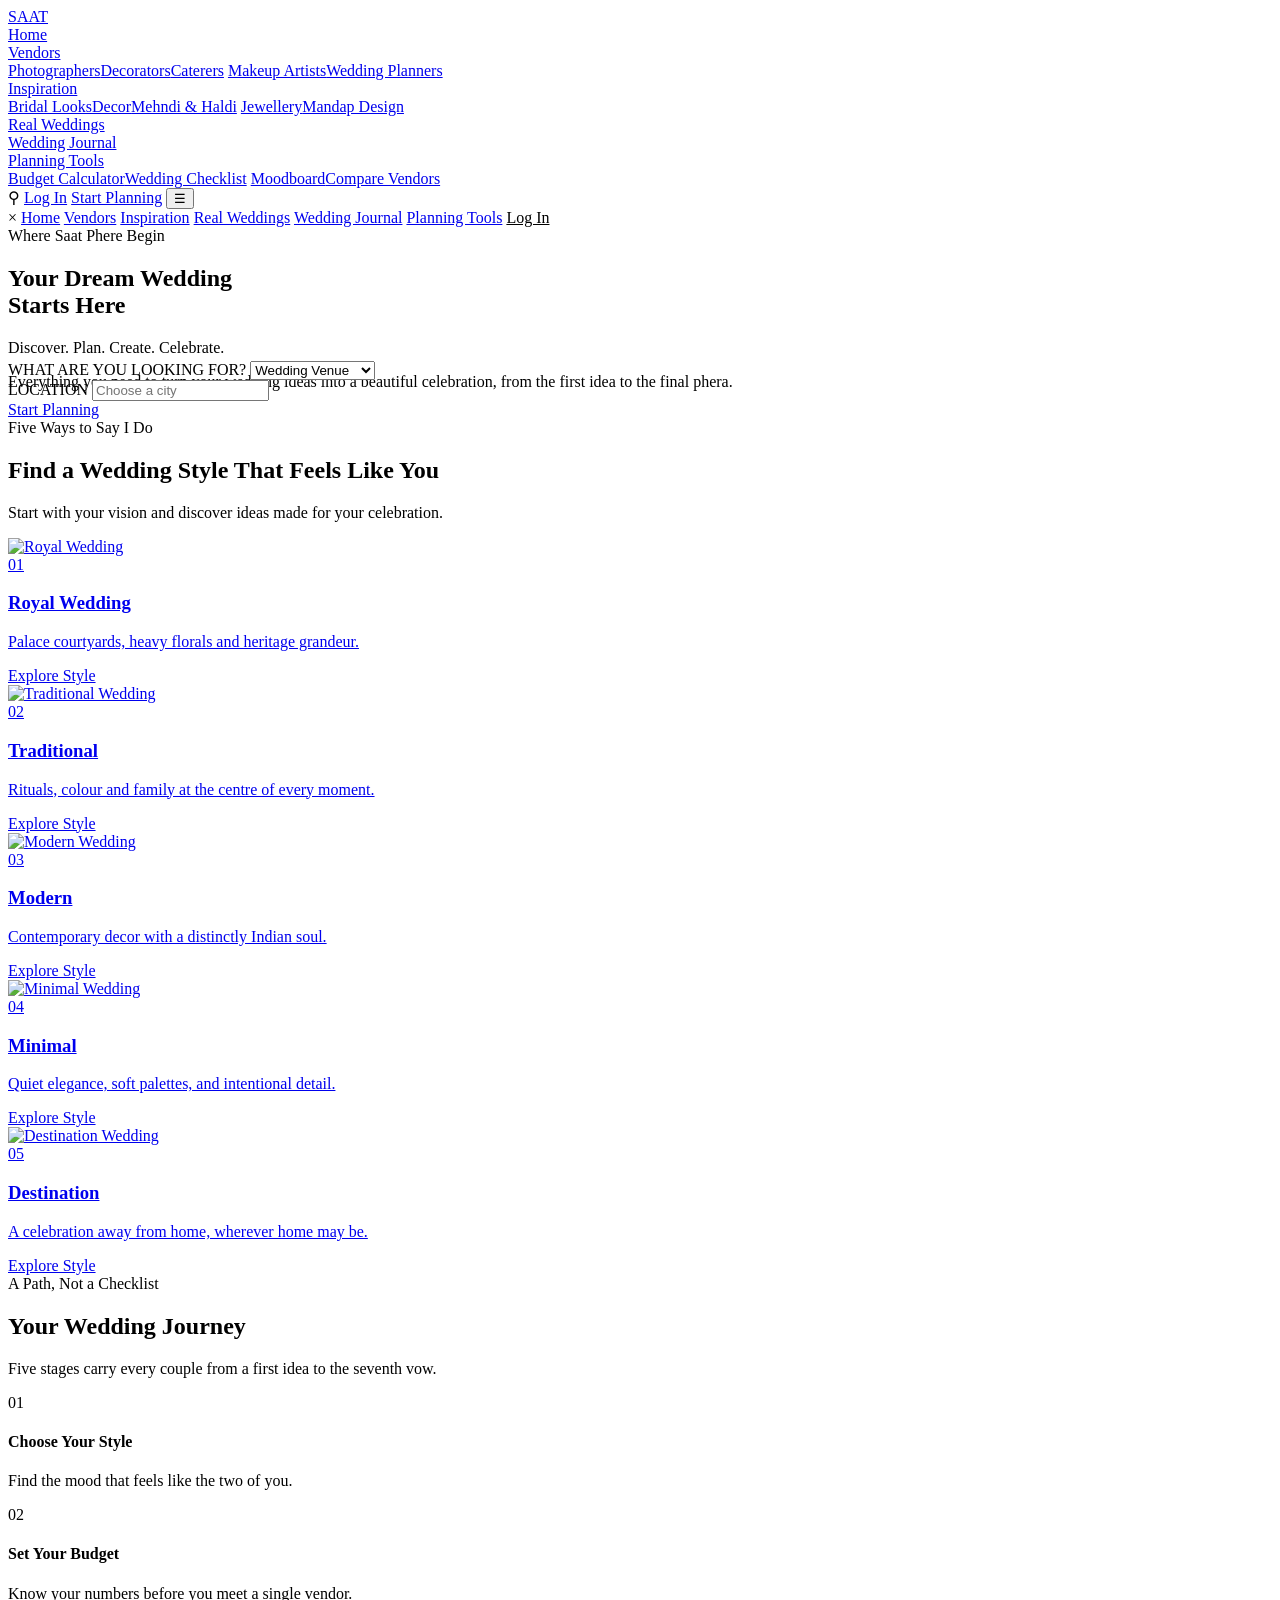
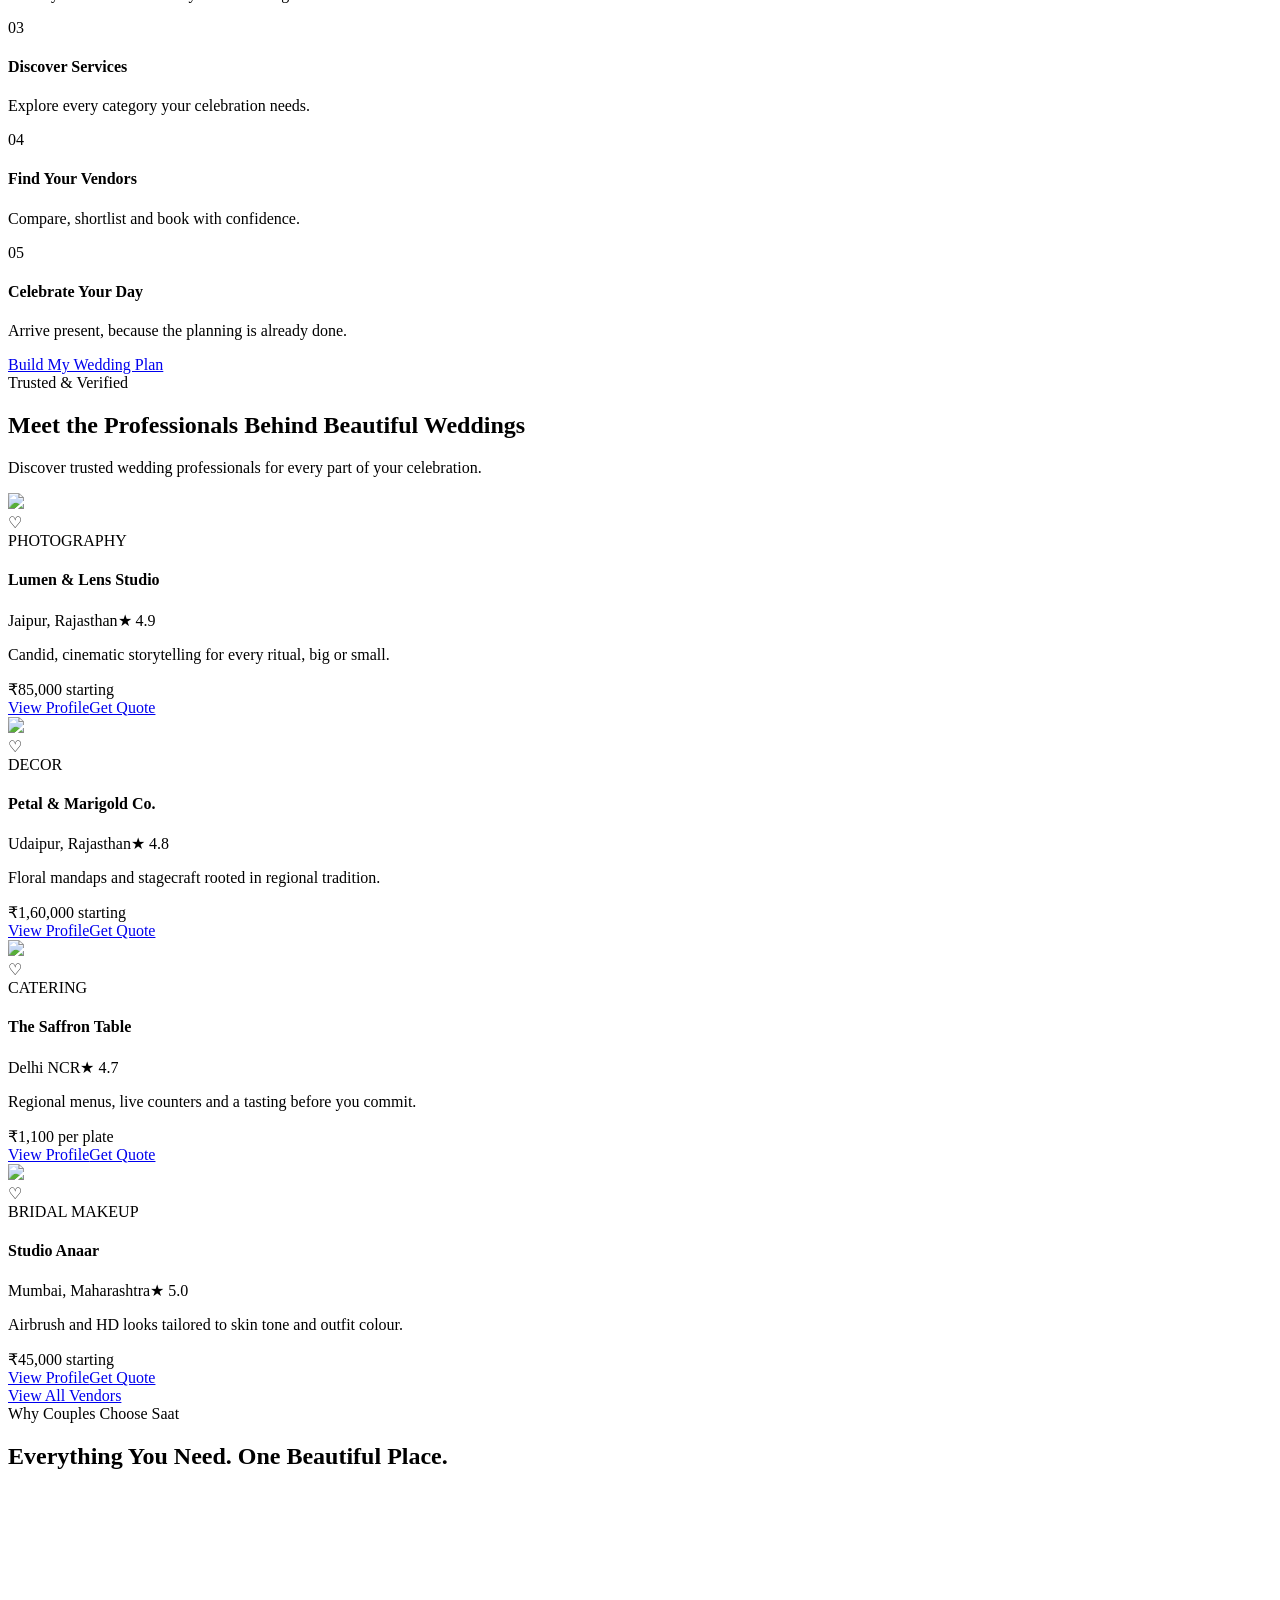
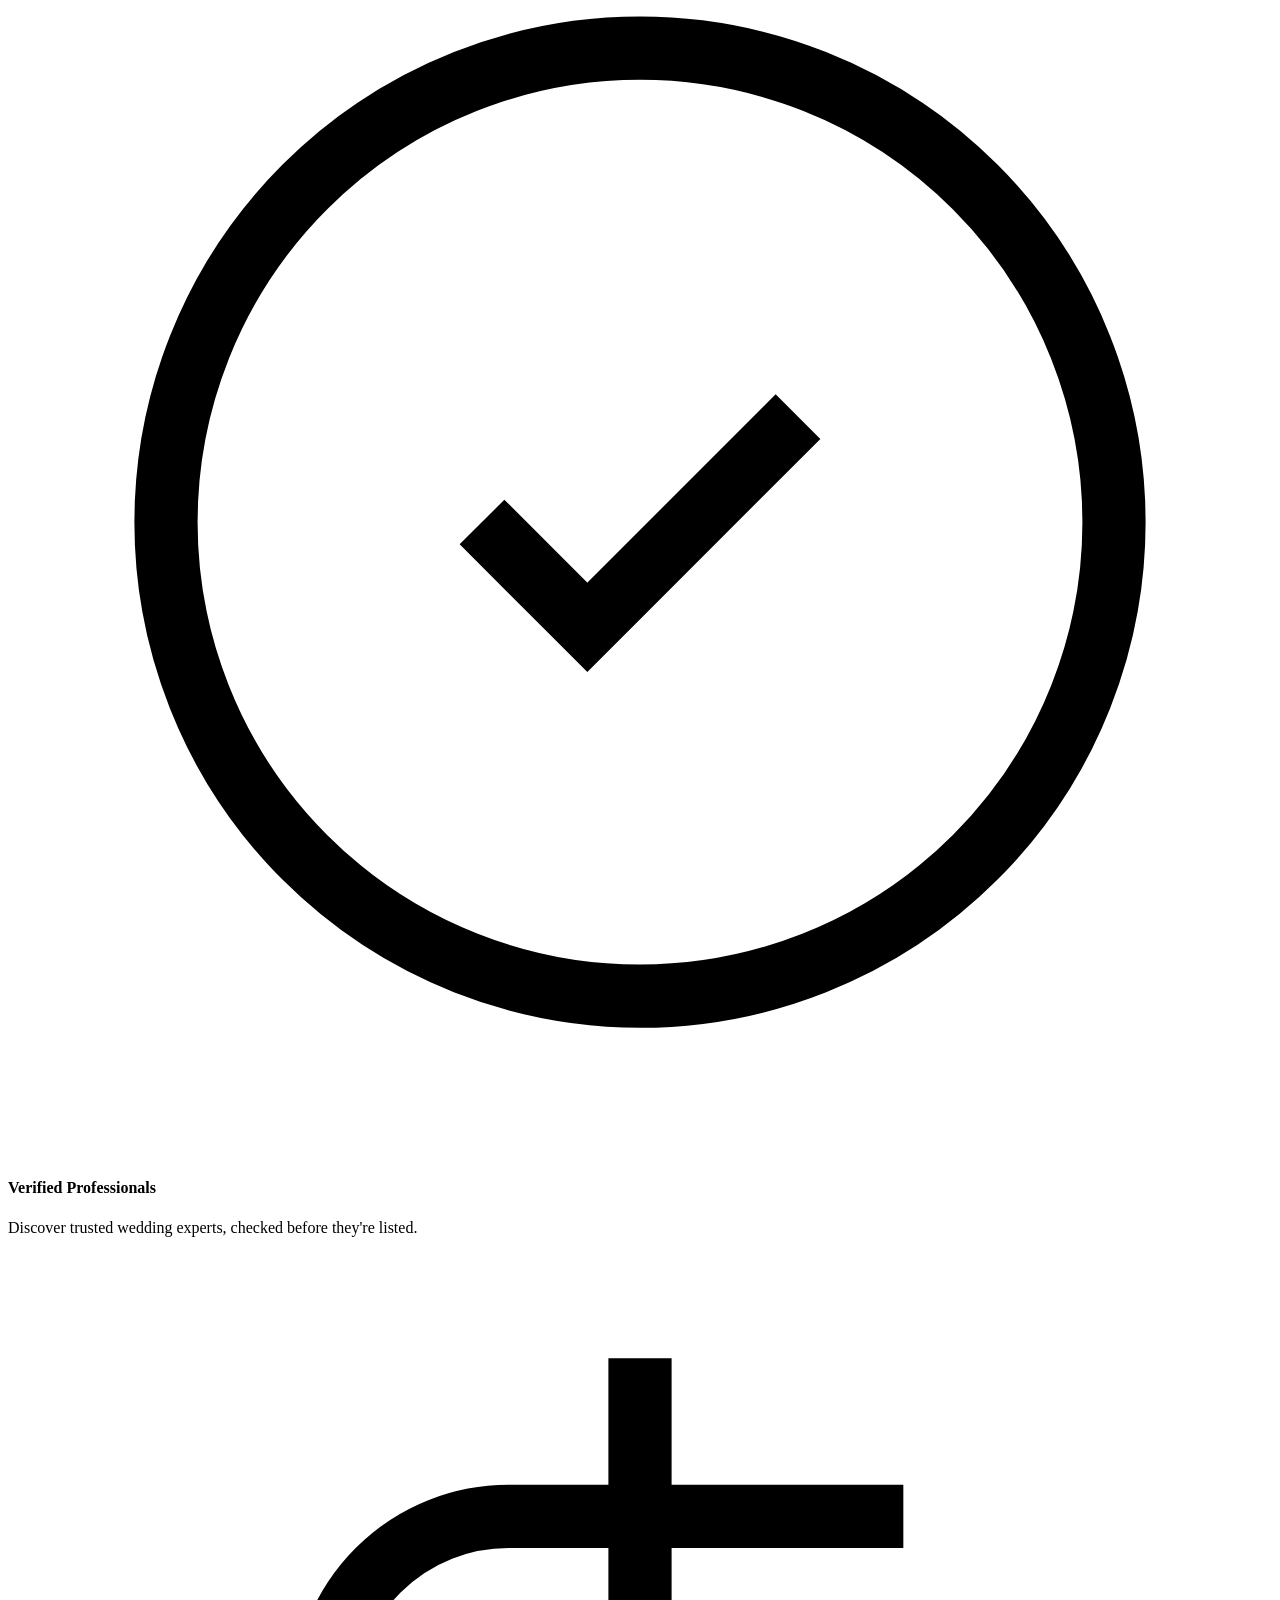
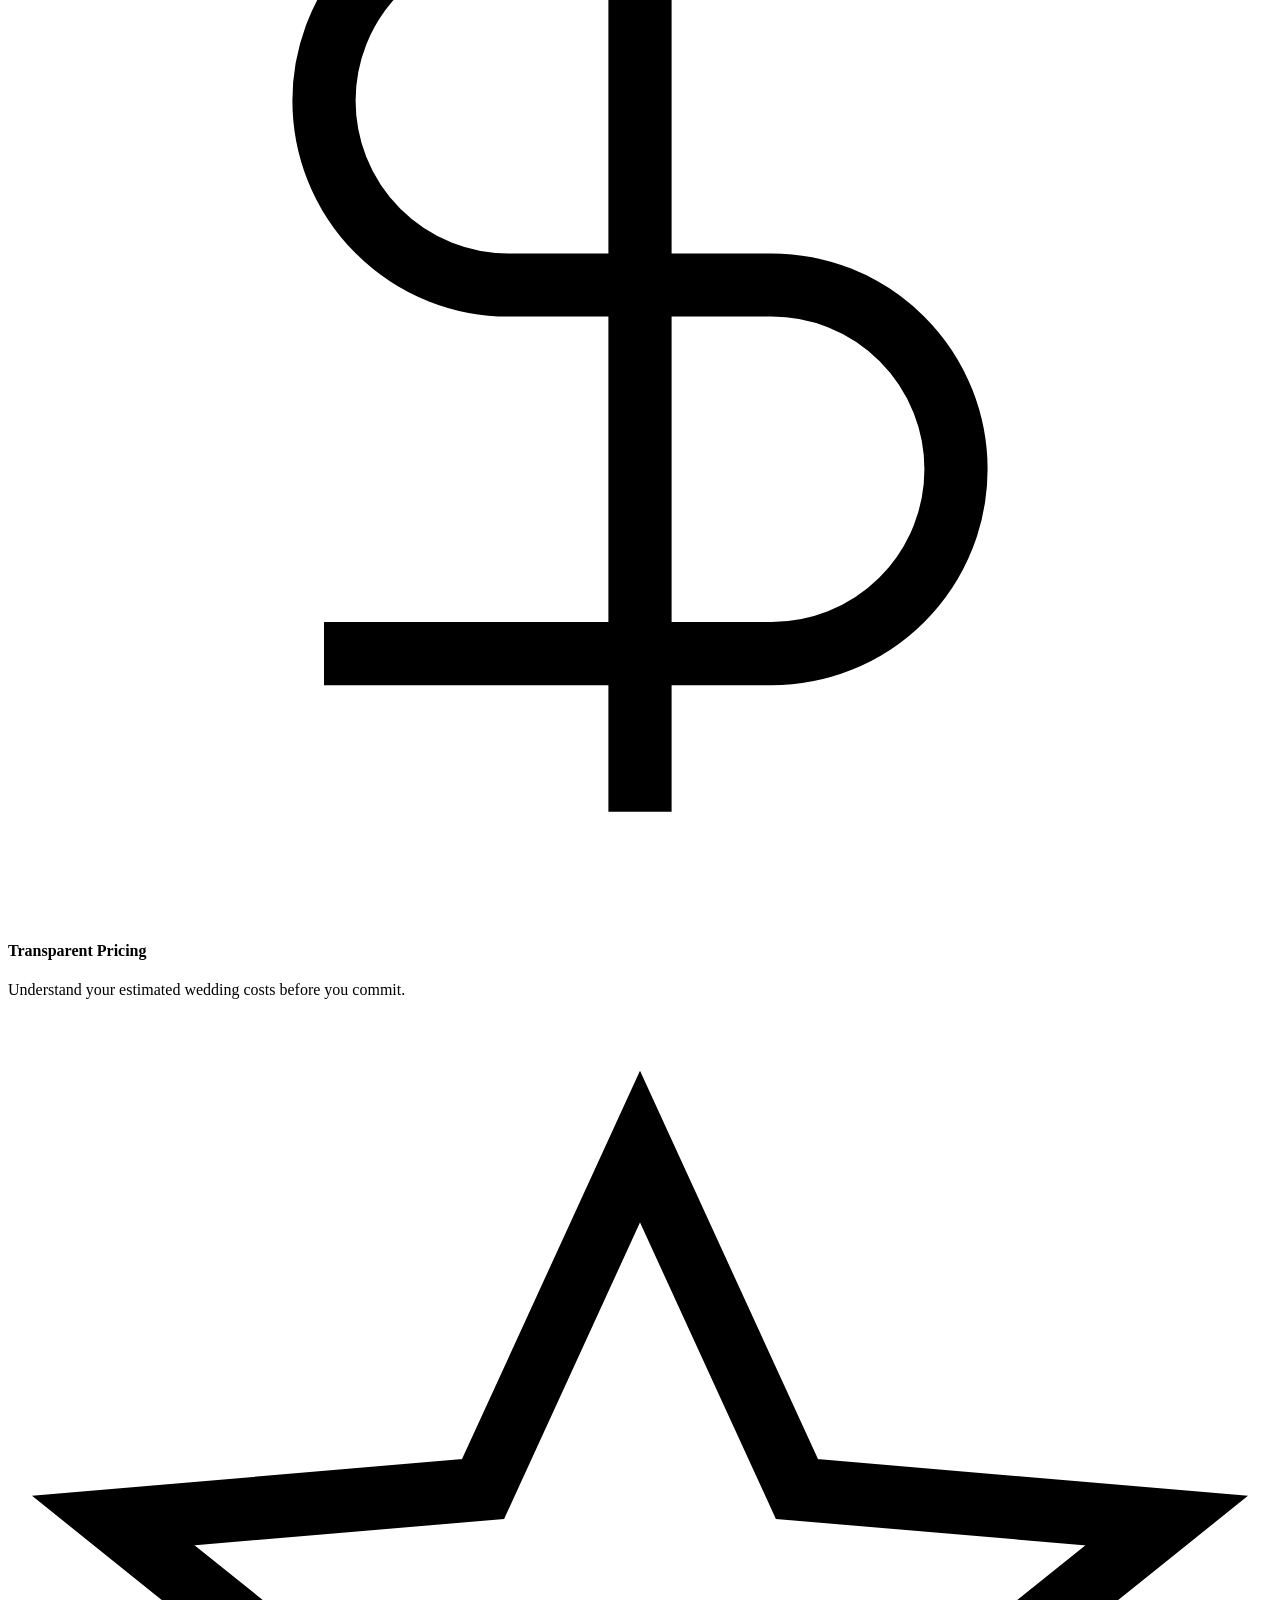
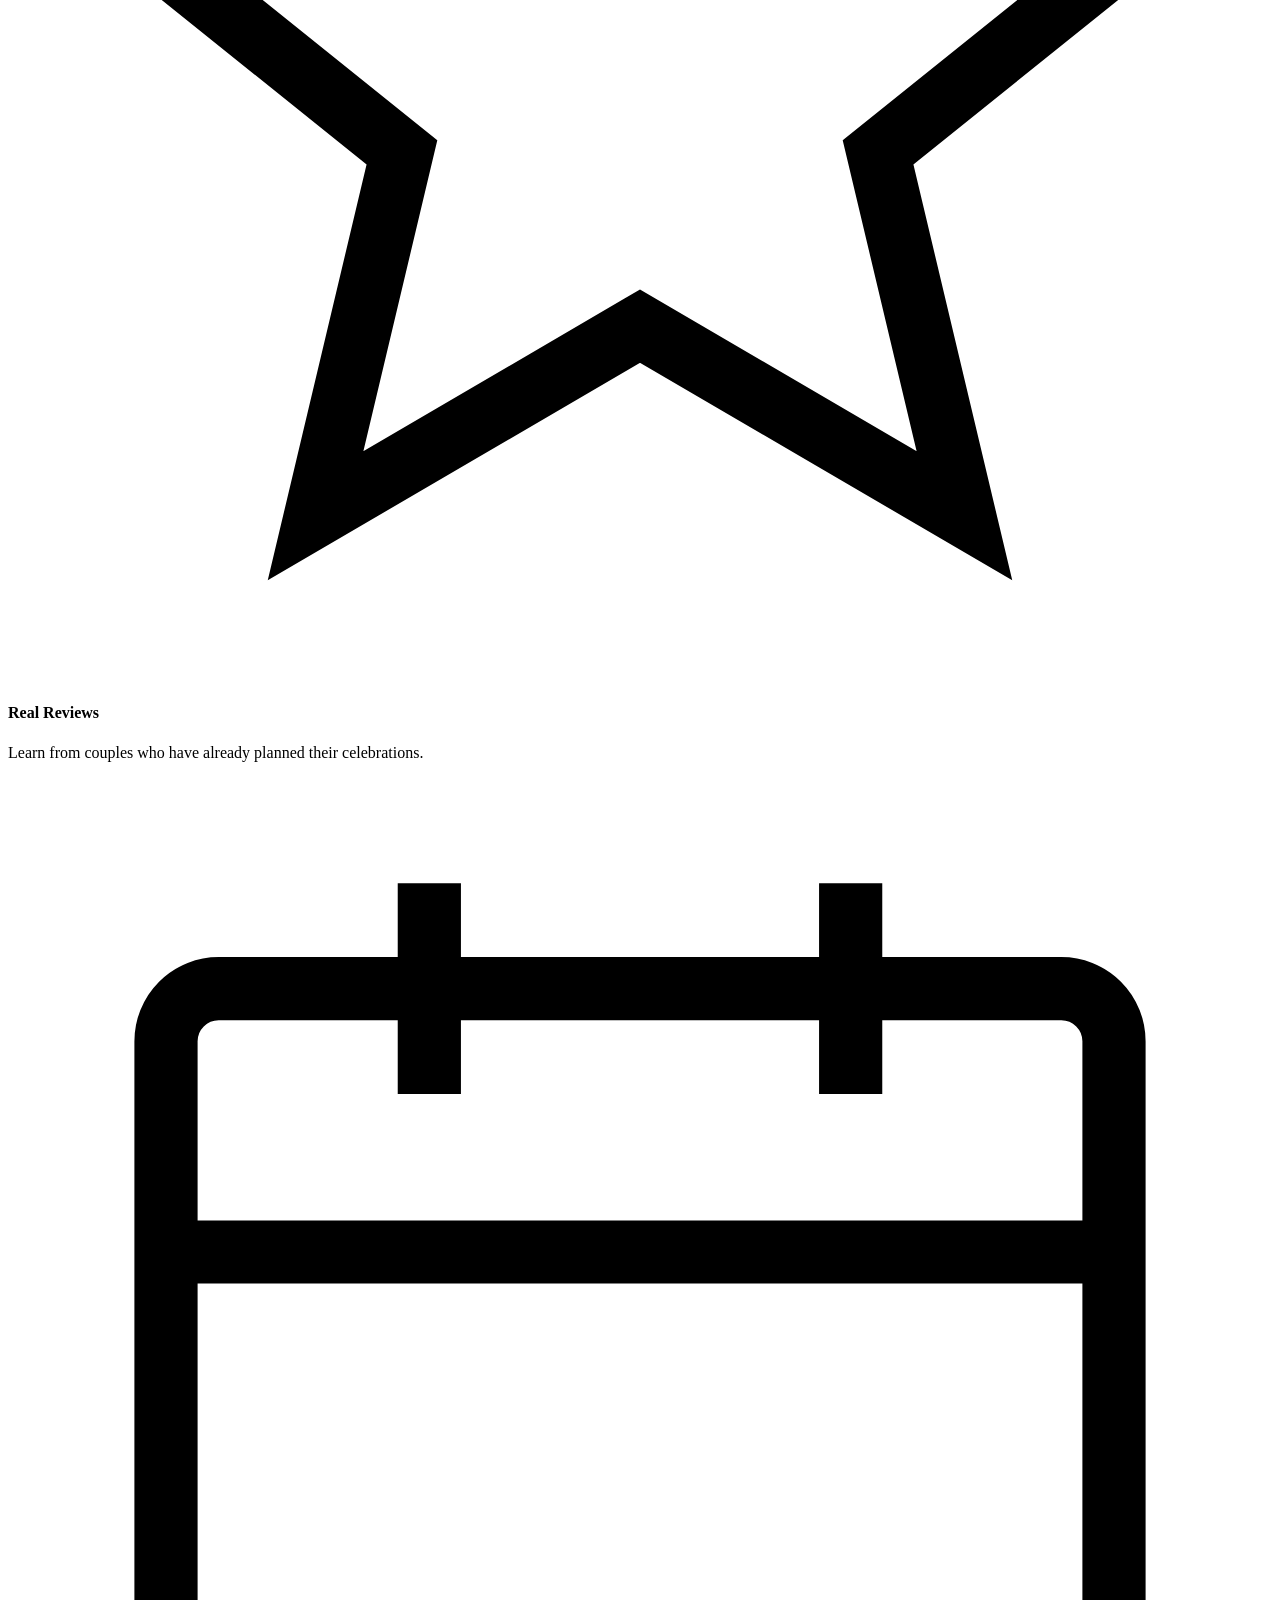
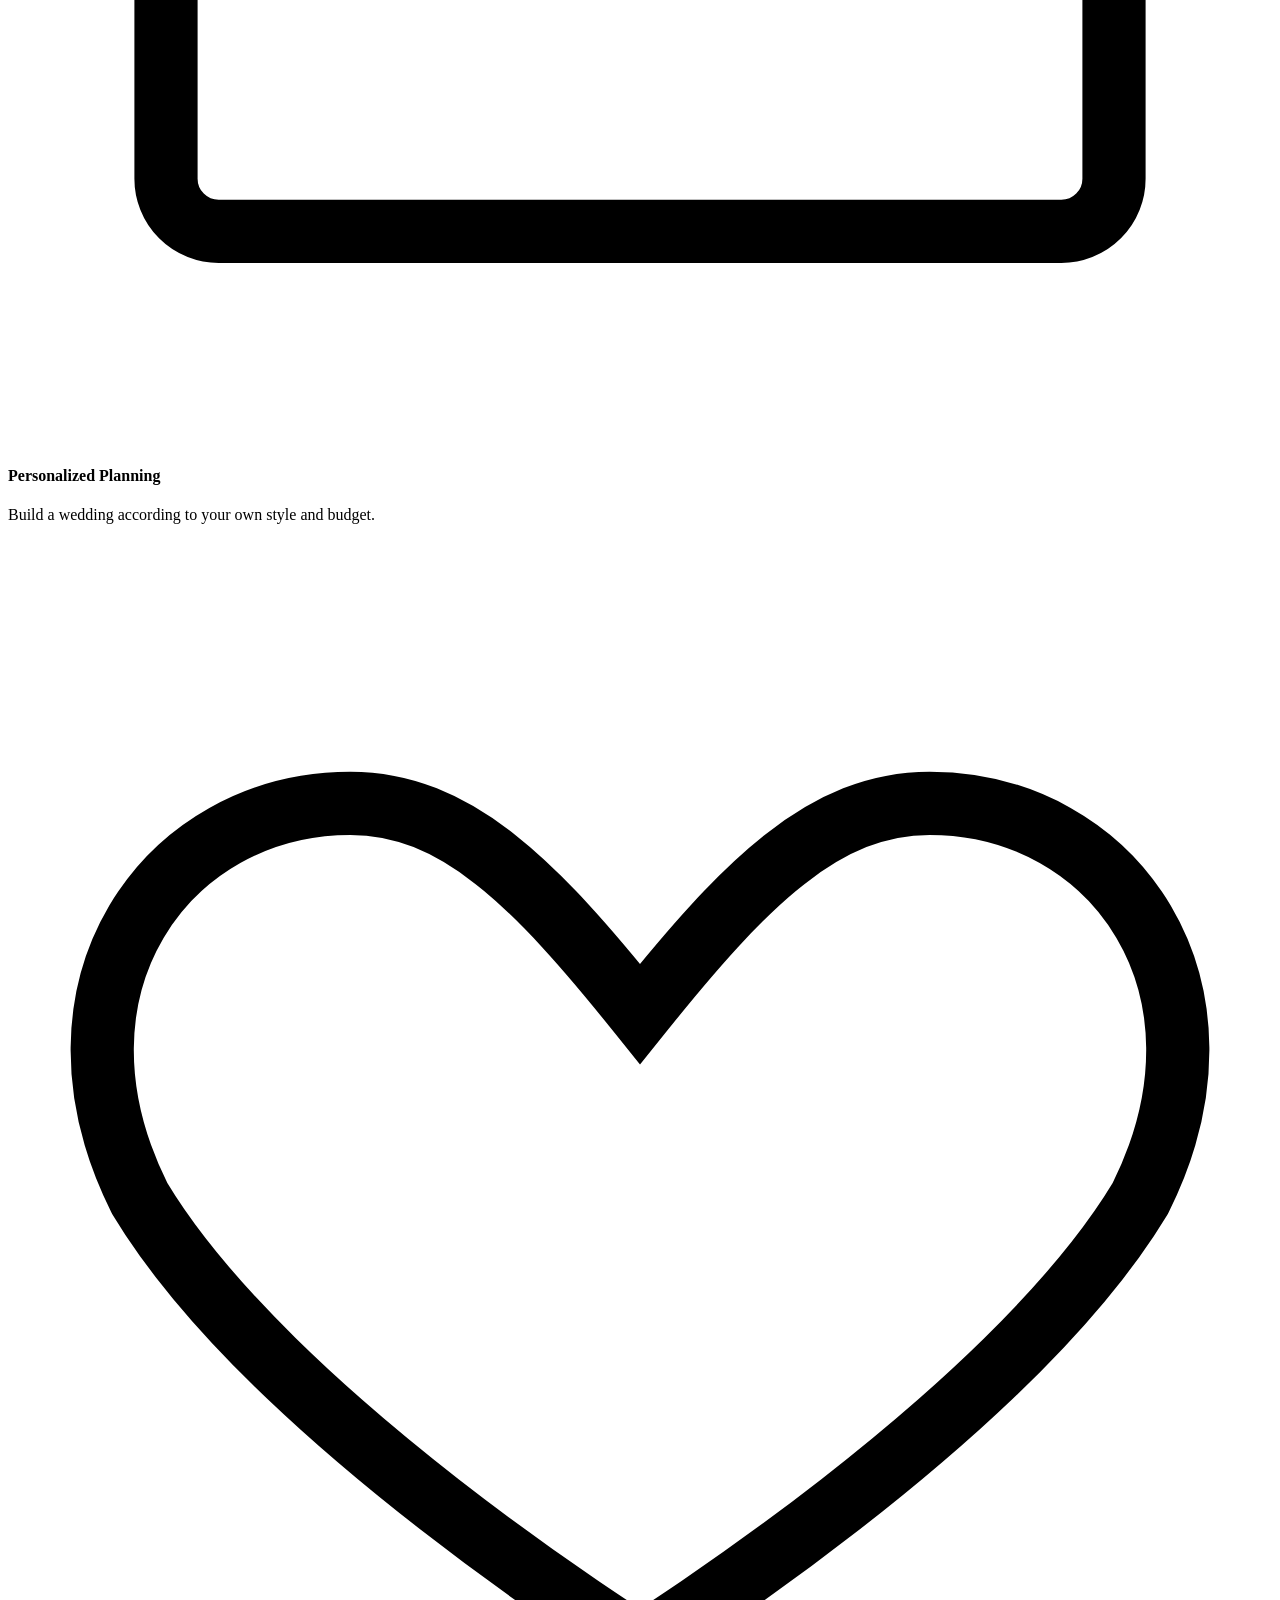
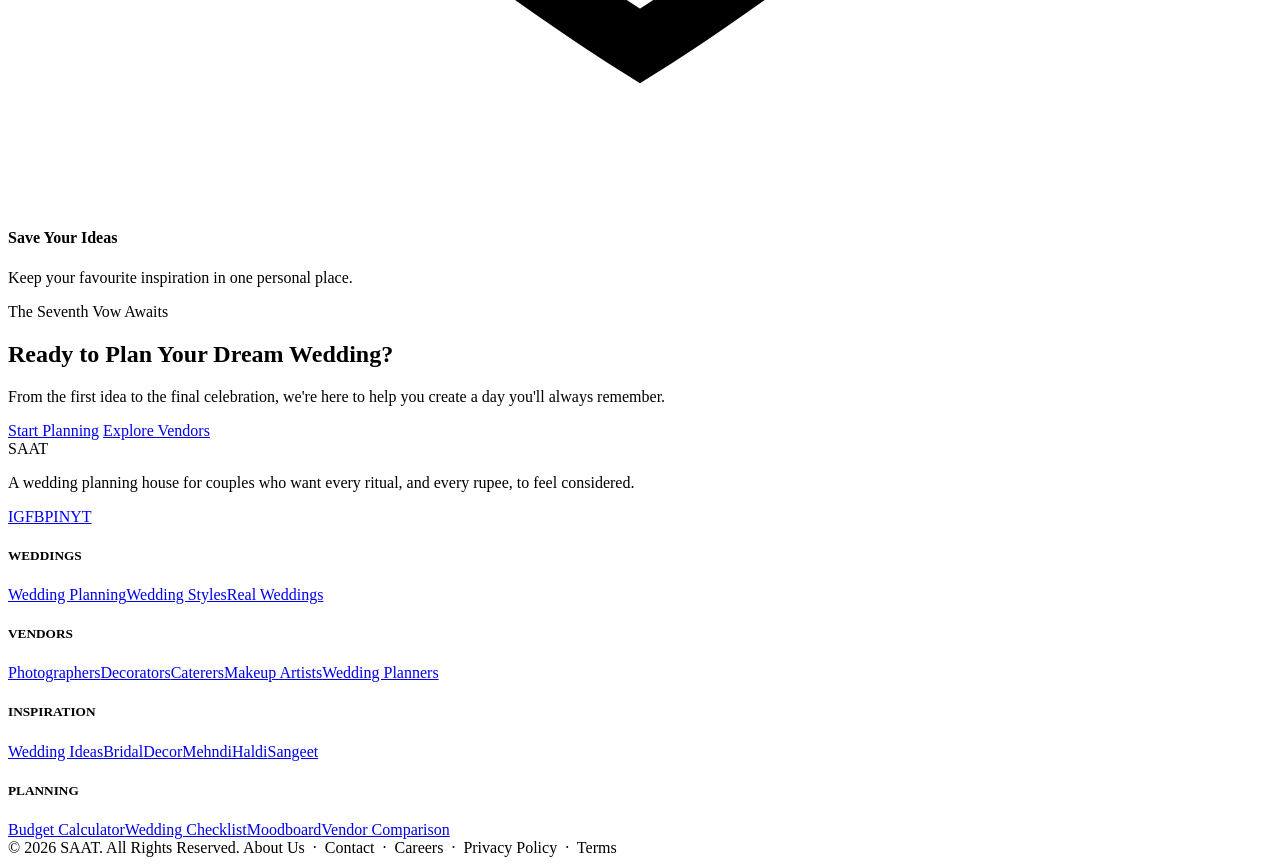
==== index.html @ d4680acb "Add files via upload" ====
<!DOCTYPE html>
<html lang="en">
<head>
<meta charset="UTF-8">
<meta name="viewport" content="width=device-width, initial-scale=1.0">
<title>SAAT — Your Dream Wedding Starts Here</title>
<link rel="stylesheet" href="css/style.css">
</head>
<body>

<header id="siteHeader" class="on-dark" data-dark="true">
  <div class="wrap">
    <a href="index.html" class="logo">SAAT</a>
    <nav class="mainnav">
      <div class="navitem"><a class="navlink current" href="index.html">Home</a></div>
      <div class="navitem"><a class="navlink" href="vendors.html">Vendors</a>
        <div class="dropdown">
          <a href="vendors.html">Photographers</a><a href="vendors.html">Decorators</a><a href="vendors.html">Caterers</a>
          <a href="vendors.html">Makeup Artists</a><a href="vendors.html">Wedding Planners</a>
        </div>
      </div>
      <div class="navitem"><a class="navlink" href="inspiration.html">Inspiration</a>
        <div class="dropdown">
          <a href="inspiration.html">Bridal Looks</a><a href="inspiration.html">Decor</a><a href="inspiration.html">Mehndi &amp; Haldi</a>
          <a href="inspiration.html">Jewellery</a><a href="inspiration.html">Mandap Design</a>
        </div>
      </div>
      <div class="navitem"><a class="navlink" href="real-weddings.html">Real Weddings</a></div>
      <div class="navitem"><a class="navlink" href="journal.html">Wedding Journal</a></div>
      <div class="navitem"><a class="navlink" href="planning-tools.html">Planning Tools</a>
        <div class="dropdown">
          <a href="planning-tools.html#budget">Budget Calculator</a><a href="planning-tools.html#checklist">Wedding Checklist</a>
          <a href="inspiration.html#moodboard">Moodboard</a><a href="vendors.html#compare">Compare Vendors</a>
        </div>
      </div>
    </nav>
    <div class="header-right">
      <span class="iconbtn">&#9906;</span>
      <a href="#" class="login-link">Log In</a>
      <a href="#" class="btn btn-solid btn-start">Start Planning</a>
      <button class="burger">&#9776;</button>
    </div>
  </div>
</header>

<div class="drawer" id="drawer">
  <span class="drawer-close">&times;</span>
  <a href="index.html">Home</a>
  <a href="vendors.html">Vendors</a>
  <a href="inspiration.html">Inspiration</a>
  <a href="real-weddings.html">Real Weddings</a>
  <a href="journal.html">Wedding Journal</a>
  <a href="planning-tools.html">Planning Tools</a>
  <a href="#" style="color:var(--wine);">Log In</a>
</div>

<section class="hero">
  <div class="hero-inner">
    <span class="kicker">Where Saat Phere Begin</span>
    <h1>Your Dream Wedding<br>Starts Here</h1>
    <p class="lede">Discover. Plan. Create. Celebrate.</p>
    <p class="sub">Everything you need to turn your wedding ideas into a beautiful celebration, from the first idea to the final phera.</p>
  </div>
</section>
<div style="position:relative;">
  <div class="search-card" style="margin-top:-46px;">
    <div class="search-field">
      <label>WHAT ARE YOU LOOKING FOR?</label>
      <select>
        <option>Wedding Venue</option>
        <option>Photographer</option>
        <option>Decorator</option>
        <option>Catering</option>
        <option>Makeup Artist</option>
        <option>Mehndi Artist</option>
        <option>Entertainment</option>
        <option>Wedding Planner</option>
      </select>
    </div>
    <div class="search-field" style="border-right:none;">
      <label>LOCATION</label>
      <input type="text" placeholder="Choose a city">
    </div>
    <a href="vendors.html" class="search-go">Start Planning</a>
  </div>
</div>

<section id="styles">
  <div class="wrap">
    <div class="section-head reveal">
      <span class="kicker">Five Ways to Say I Do</span>
      <h2>Find a Wedding Style That Feels Like You</h2>
      <p>Start with your vision and discover ideas made for your celebration.</p>
    </div>
  </div>
  <div class="style-grid">
    <a href="inspiration.html" class="style-card reveal">
      <img src="images/royal.png" alt="Royal Wedding">
      <div class="sc-inner"><span class="num">01</span><h3>Royal Wedding</h3><p>Palace courtyards, heavy florals and heritage grandeur.</p><span class="explore">Explore Style</span></div>
    </a>
    <a href="inspiration.html" class="style-card reveal">
      <img src="images/tradi.png" alt="Traditional Wedding">
      <div class="sc-inner"><span class="num">02</span><h3>Traditional</h3><p>Rituals, colour and family at the centre of every moment.</p><span class="explore">Explore Style</span></div>
    </a>
    <a href="inspiration.html" class="style-card reveal">
      <img src="images/modern.png" alt="Modern Wedding">
      <div class="sc-inner"><span class="num">03</span><h3>Modern</h3><p>Contemporary decor with a distinctly Indian soul.</p><span class="explore">Explore Style</span></div>
    </a>
    <a href="inspiration.html" class="style-card reveal">
      <img src="images/minimal.png" alt="Minimal Wedding">
      <div class="sc-inner"><span class="num">04</span><h3>Minimal</h3><p>Quiet elegance, soft palettes, and intentional detail.</p><span class="explore">Explore Style</span></div>
    </a>
    <a href="inspiration.html" class="style-card reveal">
      <img src="images/destination.png" alt="Destination Wedding">
      <div class="sc-inner"><span class="num">05</span><h3>Destination</h3><p>A celebration away from home, wherever home may be.</p><span class="explore">Explore Style</span></div>
    </a>
  </div>
</section>

<section class="journey">
  <div class="wrap">
    <div class="section-head reveal">
      <span class="kicker">A Path, Not a Checklist</span>
      <h2>Your Wedding Journey</h2>
      <p>Five stages carry every couple from a first idea to the seventh vow.</p>
    </div>
    <div class="timeline reveal">
      <div class="tstep"><div class="dot">01</div><h4>Choose Your Style</h4><p>Find the mood that feels like the two of you.</p></div>
      <div class="tstep"><div class="dot">02</div><h4>Set Your Budget</h4><p>Know your numbers before you meet a single vendor.</p></div>
      <div class="tstep"><div class="dot">03</div><h4>Discover Services</h4><p>Explore every category your celebration needs.</p></div>
      <div class="tstep"><div class="dot">04</div><h4>Find Your Vendors</h4><p>Compare, shortlist and book with confidence.</p></div>
      <div class="tstep"><div class="dot">05</div><h4>Celebrate Your Day</h4><p>Arrive present, because the planning is already done.</p></div>
    </div>
    <div class="journey-cta reveal"><a href="planning-tools.html" class="btn btn-light">Build My Wedding Plan</a></div>
  </div>
</section>

<section id="vendors-preview">
  <div class="wrap">
    <div class="section-head reveal">
      <span class="kicker">Trusted &amp; Verified</span>
      <h2>Meet the Professionals Behind Beautiful Weddings</h2>
      <p>Discover trusted wedding professionals for every part of your celebration.</p>
    </div>
    <div class="vendor-scroller">
      <div class="vcard reveal">
        <div class="vimg"><img src="https://images.unsplash.com/photo-1554080353-a576cf803bda?q=80&w=700&auto=format&fit=crop"><div class="heart">&#9825;</div></div>
        <div class="vbody">
          <div class="vtag">PHOTOGRAPHY</div>
          <h4>Lumen &amp; Lens Studio</h4>
          <div class="vmeta"><span>Jaipur, Rajasthan</span><span class="stars">&#9733; 4.9</span></div>
          <p class="vdesc">Candid, cinematic storytelling for every ritual, big or small.</p>
          <div class="vprice">&#8377;85,000 <span>starting</span></div>
          <div class="vbtns"><a href="vendors.html" class="btn btn-ghost">View Profile</a><a href="vendors.html" class="btn btn-solid">Get Quote</a></div>
        </div>
      </div>
      <div class="vcard reveal">
        <div class="vimg"><img src="https://images.unsplash.com/photo-1519225421980-715cb0215aed?q=80&w=700&auto=format&fit=crop"><div class="heart">&#9825;</div></div>
        <div class="vbody">
          <div class="vtag">DECOR</div>
          <h4>Petal &amp; Marigold Co.</h4>
          <div class="vmeta"><span>Udaipur, Rajasthan</span><span class="stars">&#9733; 4.8</span></div>
          <p class="vdesc">Floral mandaps and stagecraft rooted in regional tradition.</p>
          <div class="vprice">&#8377;1,60,000 <span>starting</span></div>
          <div class="vbtns"><a href="vendors.html" class="btn btn-ghost">View Profile</a><a href="vendors.html" class="btn btn-solid">Get Quote</a></div>
        </div>
      </div>
      <div class="vcard reveal">
        <div class="vimg"><img src="https://images.unsplash.com/photo-1414235077428-338989a2e8c0?q=80&w=700&auto=format&fit=crop"><div class="heart">&#9825;</div></div>
        <div class="vbody">
          <div class="vtag">CATERING</div>
          <h4>The Saffron Table</h4>
          <div class="vmeta"><span>Delhi NCR</span><span class="stars">&#9733; 4.7</span></div>
          <p class="vdesc">Regional menus, live counters and a tasting before you commit.</p>
          <div class="vprice">&#8377;1,100 <span>per plate</span></div>
          <div class="vbtns"><a href="vendors.html" class="btn btn-ghost">View Profile</a><a href="vendors.html" class="btn btn-solid">Get Quote</a></div>
        </div>
      </div>
      <div class="vcard reveal">
        <div class="vimg"><img src="https://images.unsplash.com/photo-1487412947147-5cebf100ffc2?q=80&w=700&auto=format&fit=crop"><div class="heart">&#9825;</div></div>
        <div class="vbody">
          <div class="vtag">BRIDAL MAKEUP</div>
          <h4>Studio Anaar</h4>
          <div class="vmeta"><span>Mumbai, Maharashtra</span><span class="stars">&#9733; 5.0</span></div>
          <p class="vdesc">Airbrush and HD looks tailored to skin tone and outfit colour.</p>
          <div class="vprice">&#8377;45,000 <span>starting</span></div>
          <div class="vbtns"><a href="vendors.html" class="btn btn-ghost">View Profile</a><a href="vendors.html" class="btn btn-solid">Get Quote</a></div>
        </div>
      </div>
    </div>
    <div class="viewall reveal"><a href="vendors.html" class="btn btn-ghost">View All Vendors</a></div>
  </div>
</section>

<section id="why">
  <div class="wrap">
    <div class="section-head reveal">
      <span class="kicker">Why Couples Choose Saat</span>
      <h2>Everything You Need. One Beautiful Place.</h2>
    </div>
  </div>
  <div class="why-grid reveal">
    <div class="why-item">
      <svg class="wicon" viewBox="0 0 24 24" fill="none" stroke="currentColor" stroke-width="1.2"><path d="M9 12l2 2 4-4M21 12a9 9 0 11-18 0 9 9 0 0118 0z"/></svg>
      <h4>Verified Professionals</h4><p>Discover trusted wedding experts, checked before they're listed.</p>
    </div>
    <div class="why-item">
      <svg class="wicon" viewBox="0 0 24 24" fill="none" stroke="currentColor" stroke-width="1.2"><path d="M12 2v20M17 5H9.5a3.5 3.5 0 000 7h5a3.5 3.5 0 010 7H6"/></svg>
      <h4>Transparent Pricing</h4><p>Understand your estimated wedding costs before you commit.</p>
    </div>
    <div class="why-item">
      <svg class="wicon" viewBox="0 0 24 24" fill="none" stroke="currentColor" stroke-width="1.2"><path d="M12 17.3l-6.16 3.6 1.64-6.9L2 9.6l7.02-.6L12 2.5l2.98 6.5 7.02.6-5.48 4.4 1.64 6.9z"/></svg>
      <h4>Real Reviews</h4><p>Learn from couples who have already planned their celebrations.</p>
    </div>
    <div class="why-item">
      <svg class="wicon" viewBox="0 0 24 24" fill="none" stroke="currentColor" stroke-width="1.2"><rect x="3" y="4" width="18" height="16" rx="1"/><path d="M3 9h18M8 2v4M16 2v4"/></svg>
      <h4>Personalized Planning</h4><p>Build a wedding according to your own style and budget.</p>
    </div>
    <div class="why-item">
      <svg class="wicon" viewBox="0 0 24 24" fill="none" stroke="currentColor" stroke-width="1.2"><path d="M12 21s-7-4.35-9.5-8.5C.5 8.5 3 5 6.5 5c2 0 3.5 1.5 5.5 4 2-2.5 3.5-4 5.5-4C21 5 23.5 8.5 21.5 12.5 19 16.65 12 21 12 21z"/></svg>
      <h4>Save Your Ideas</h4><p>Keep your favourite inspiration in one personal place.</p>
    </div>
  </div>
</section>

<section class="final-cta">
  <div class="wrap">
    <span class="kicker" style="color:var(--gold-light);">The Seventh Vow Awaits</span>
    <h2>Ready to Plan Your Dream Wedding?</h2>
    <p>From the first idea to the final celebration, we're here to help you create a day you'll always remember.</p>
    <div class="final-btns">
      <a href="planning-tools.html" class="btn btn-solid">Start Planning</a>
      <a href="vendors.html" class="btn btn-light">Explore Vendors</a>
    </div>
  </div>
</section>

<footer>
  <div class="wrap">
    <div class="footer-top">
      <div class="footer-brand">
        <div class="logo">SAAT</div>
        <p>A wedding planning house for couples who want every ritual, and every rupee, to feel considered.</p>
        <div class="fsocial">
          <a href="#">IG</a><a href="#">FB</a><a href="#">PIN</a><a href="#">YT</a>
        </div>
      </div>
      <div class="fcol"><h5>WEDDINGS</h5><a href="planning-tools.html">Wedding Planning</a><a href="inspiration.html">Wedding Styles</a><a href="real-weddings.html">Real Weddings</a></div>
      <div class="fcol"><h5>VENDORS</h5><a href="vendors.html">Photographers</a><a href="vendors.html">Decorators</a><a href="vendors.html">Caterers</a><a href="vendors.html">Makeup Artists</a><a href="vendors.html">Wedding Planners</a></div>
      <div class="fcol"><h5>INSPIRATION</h5><a href="inspiration.html">Wedding Ideas</a><a href="inspiration.html">Bridal</a><a href="inspiration.html">Decor</a><a href="inspiration.html">Mehndi</a><a href="inspiration.html">Haldi</a><a href="inspiration.html">Sangeet</a></div>
      <div class="fcol"><h5>PLANNING</h5><a href="planning-tools.html#budget">Budget Calculator</a><a href="planning-tools.html#checklist">Wedding Checklist</a><a href="inspiration.html#moodboard">Moodboard</a><a href="vendors.html#compare">Vendor Comparison</a></div>
    </div>
    <div class="footer-bottom">
      <span>&copy; 2026 SAAT. All Rights Reserved.</span>
      <span>About Us &nbsp;&middot;&nbsp; Contact &nbsp;&middot;&nbsp; Careers &nbsp;&middot;&nbsp; Privacy Policy &nbsp;&middot;&nbsp; Terms</span>
    </div>
  </div>
</footer>

<script src="js/script.js"></script>
</body>
</html>
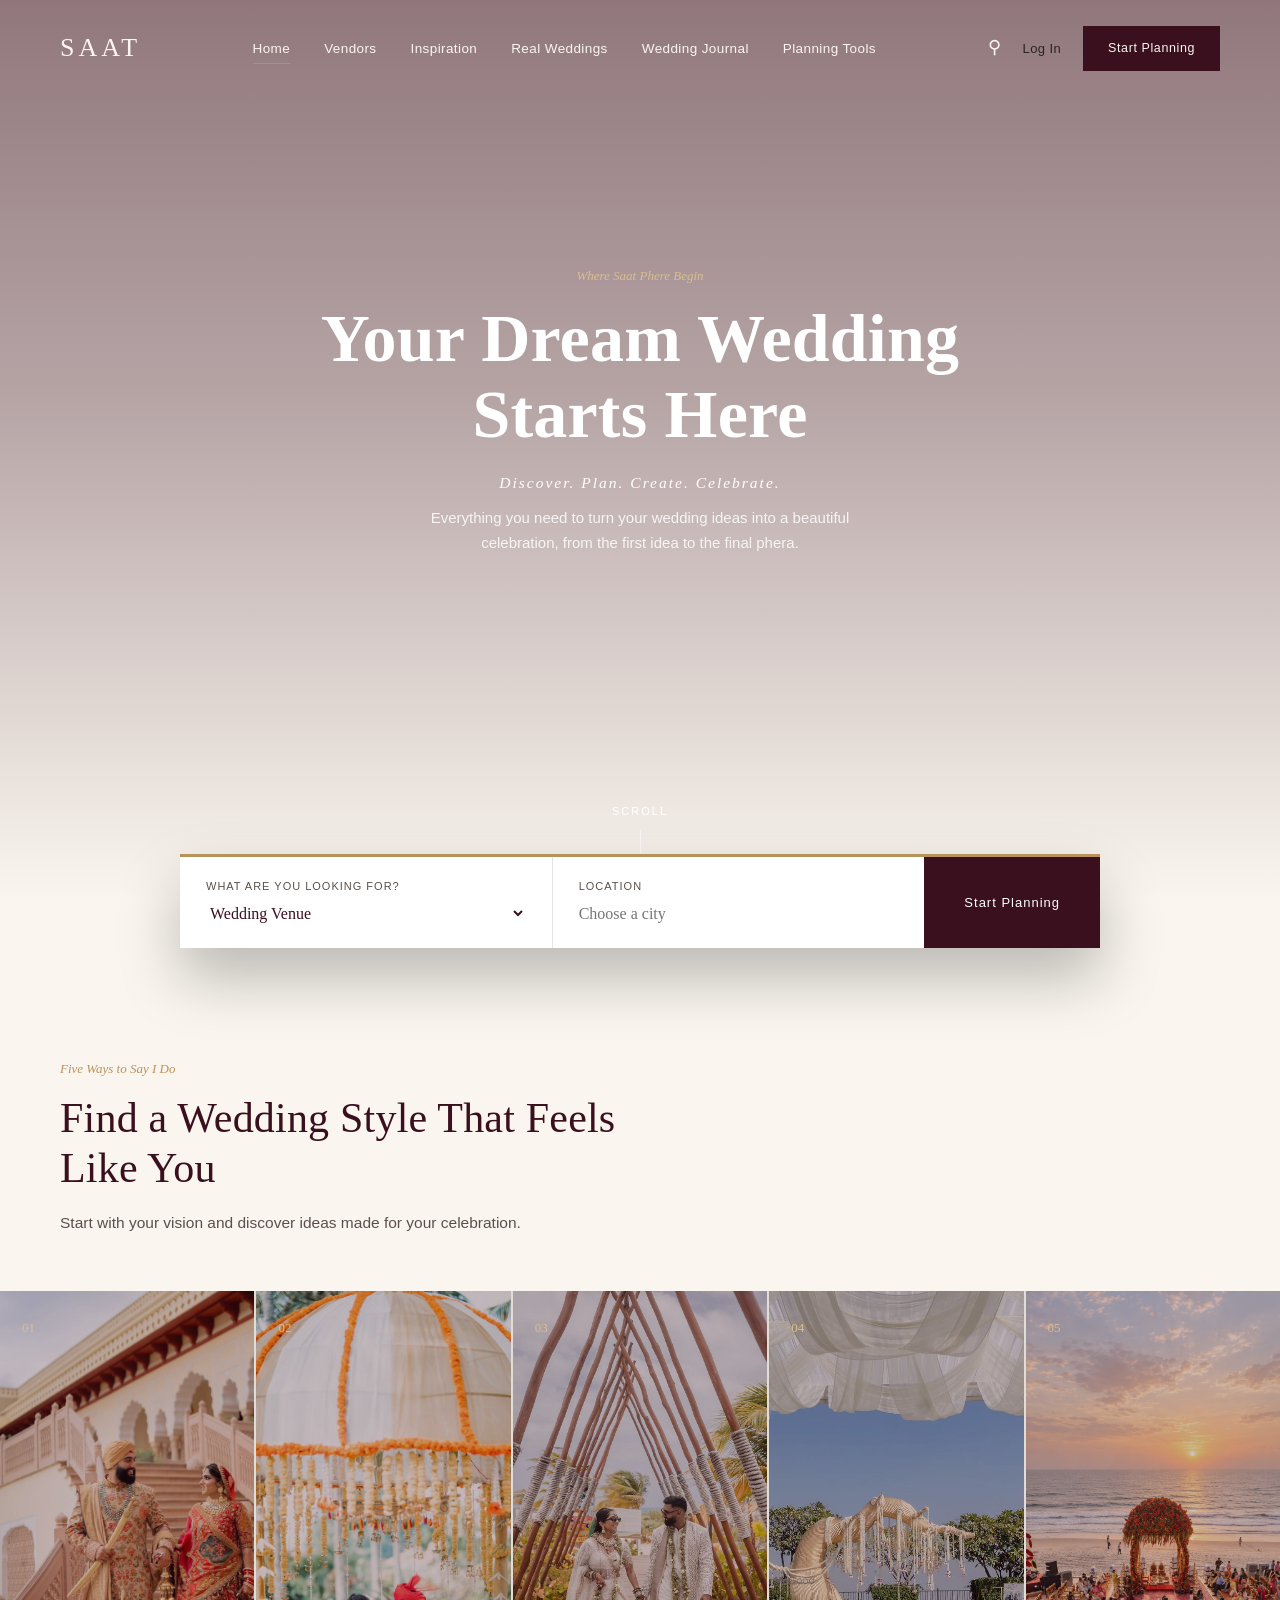
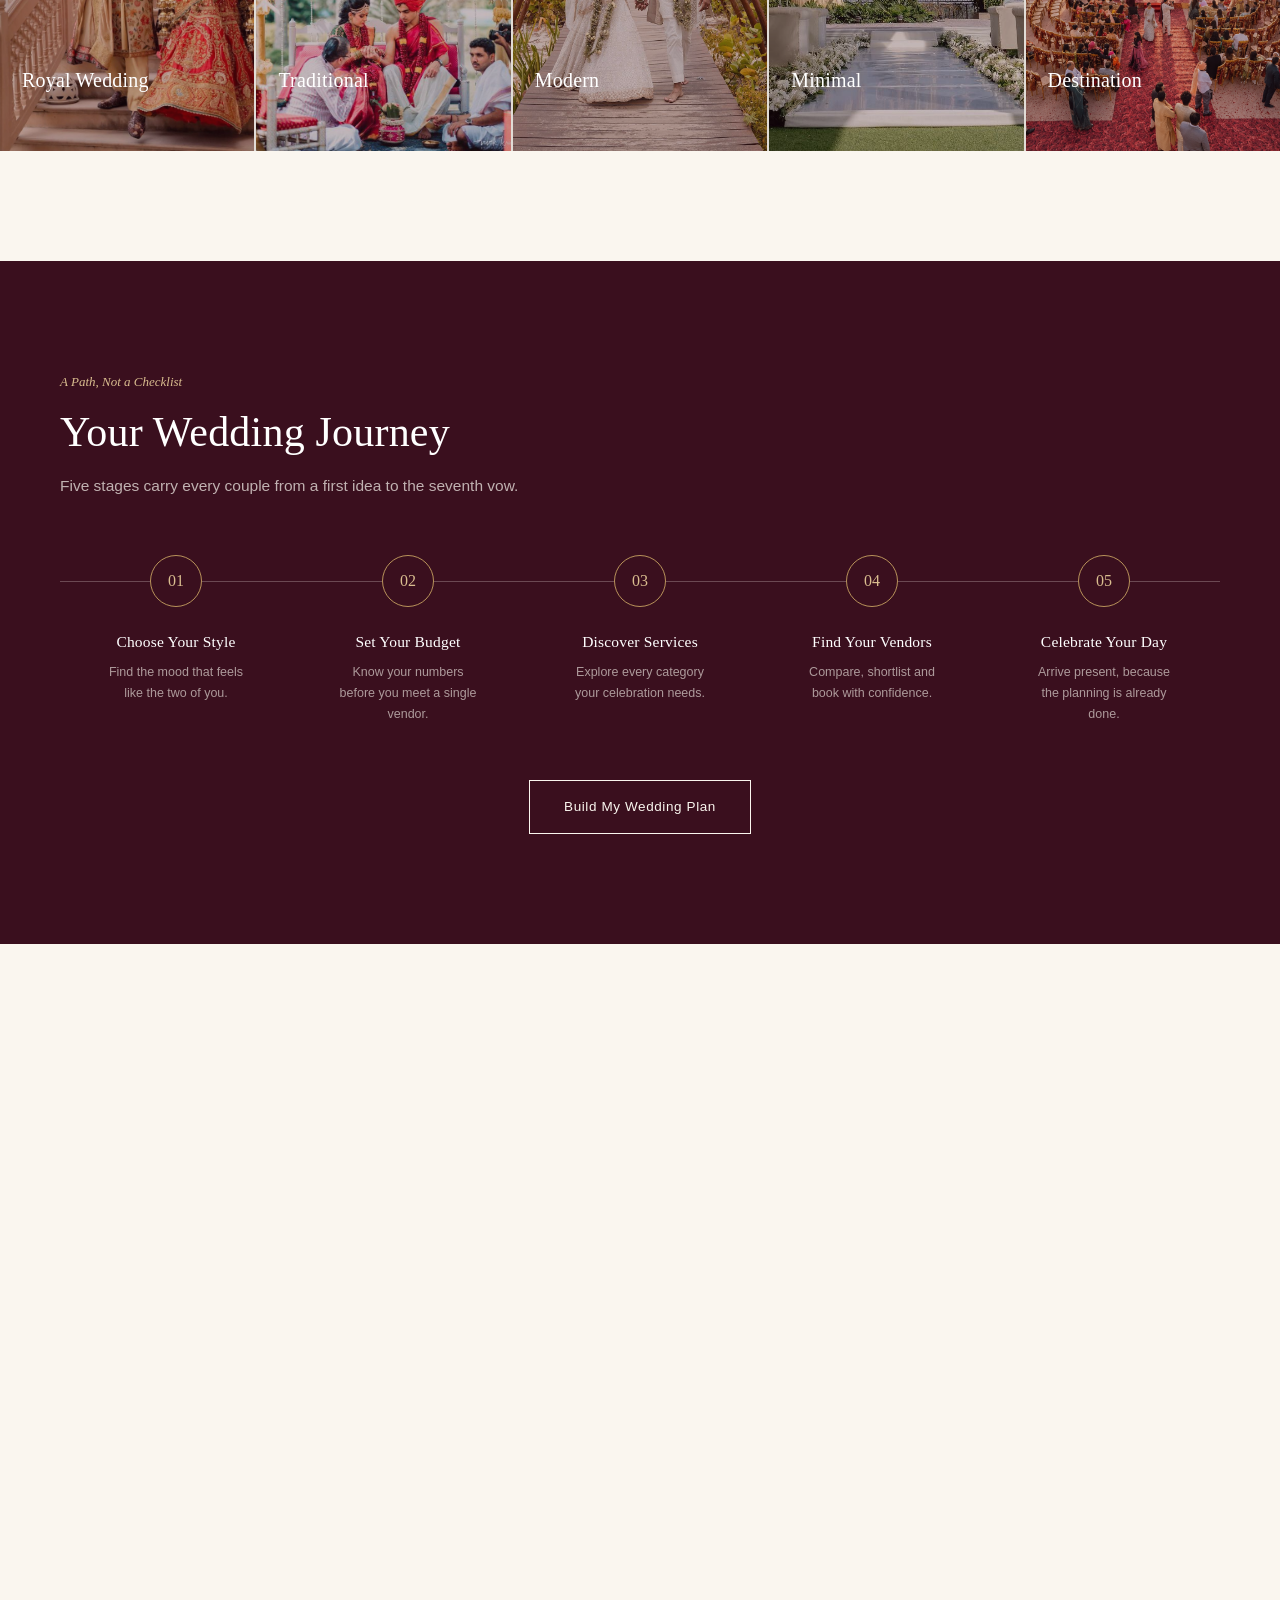
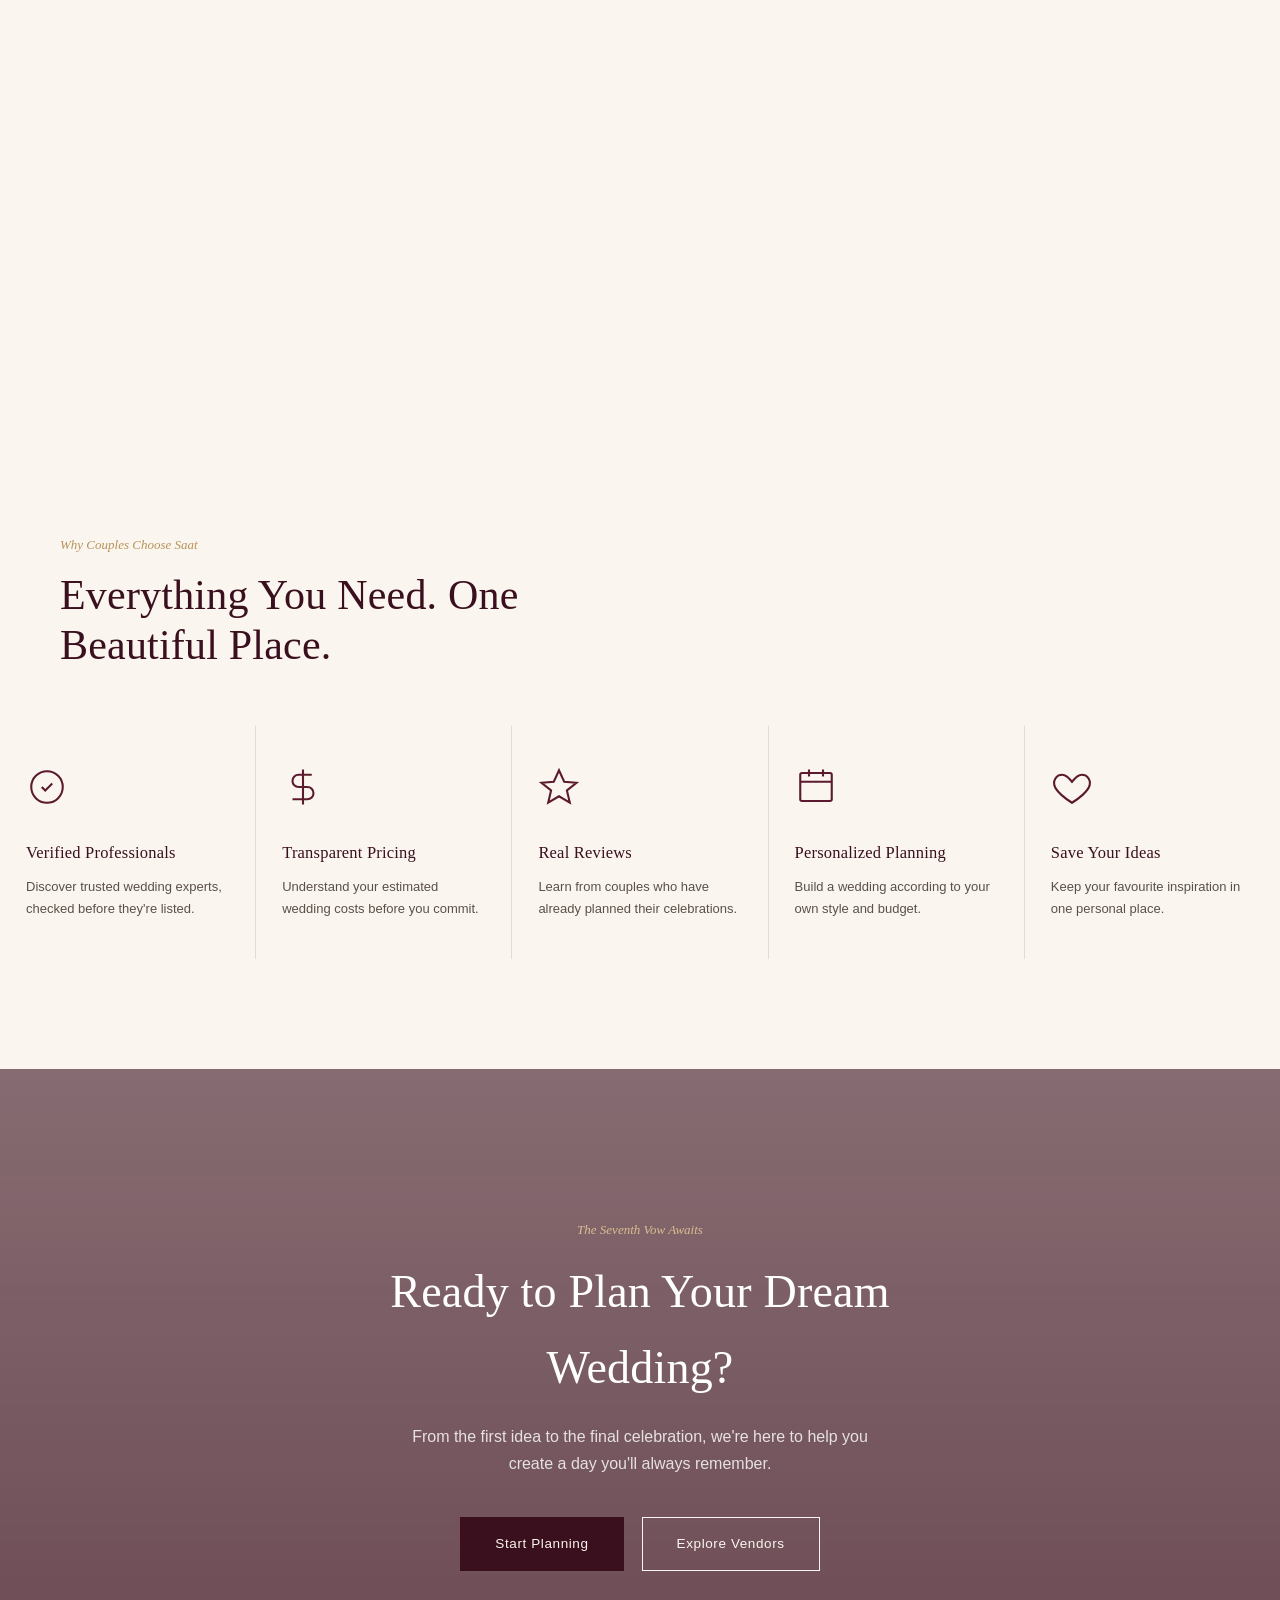
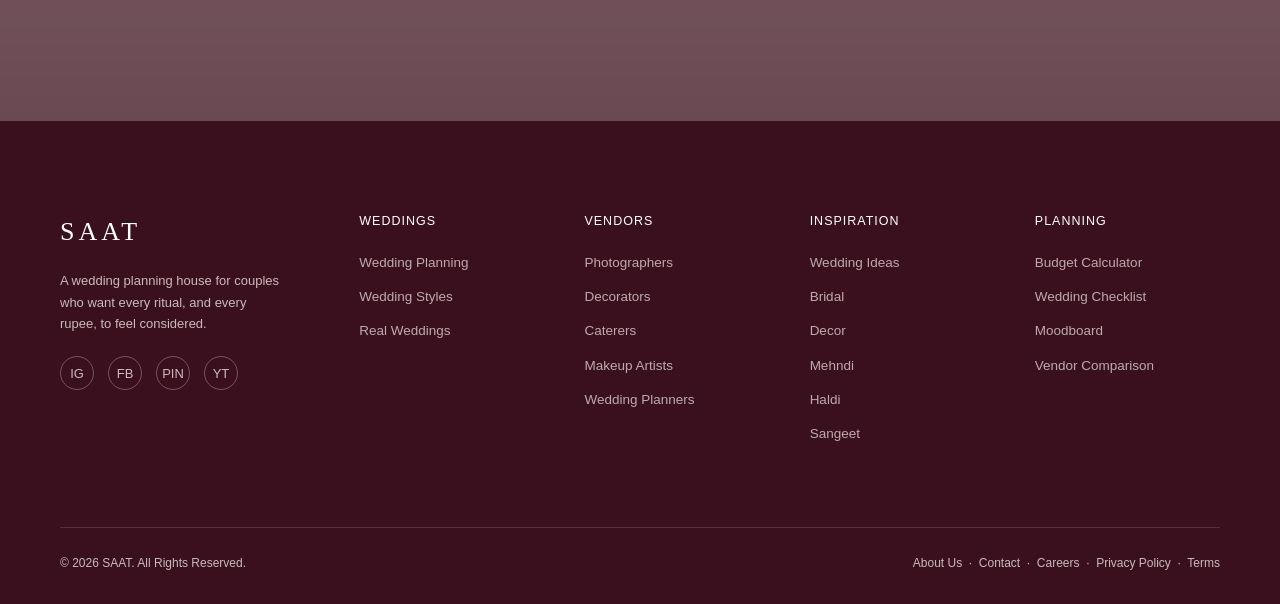
==== commit 28163b76: "Update image paths and stylesheet link in index.html" ====
--- a/index.html
+++ b/index.html
@@ -4,7 +4,7 @@
 <meta charset="UTF-8">
 <meta name="viewport" content="width=device-width, initial-scale=1.0">
 <title>SAAT — Your Dream Wedding Starts Here</title>
-<link rel="stylesheet" href="css/style.css">
+<link rel="stylesheet" href="style.css">
 </head>
 <body>
 
@@ -95,23 +95,23 @@
   </div>
   <div class="style-grid">
     <a href="inspiration.html" class="style-card reveal">
-      <img src="images/royal.png" alt="Royal Wedding">
+      <img src=" royal.png" alt="Royal Wedding">
       <div class="sc-inner"><span class="num">01</span><h3>Royal Wedding</h3><p>Palace courtyards, heavy florals and heritage grandeur.</p><span class="explore">Explore Style</span></div>
     </a>
     <a href="inspiration.html" class="style-card reveal">
-      <img src="images/tradi.png" alt="Traditional Wedding">
+      <img src=" tradi.png" alt="Traditional Wedding">
       <div class="sc-inner"><span class="num">02</span><h3>Traditional</h3><p>Rituals, colour and family at the centre of every moment.</p><span class="explore">Explore Style</span></div>
     </a>
     <a href="inspiration.html" class="style-card reveal">
-      <img src="images/modern.png" alt="Modern Wedding">
+      <img src=" modern.png" alt="Modern Wedding">
       <div class="sc-inner"><span class="num">03</span><h3>Modern</h3><p>Contemporary decor with a distinctly Indian soul.</p><span class="explore">Explore Style</span></div>
     </a>
     <a href="inspiration.html" class="style-card reveal">
-      <img src="images/minimal.png" alt="Minimal Wedding">
+      <img src=" minimal.png" alt="Minimal Wedding">
       <div class="sc-inner"><span class="num">04</span><h3>Minimal</h3><p>Quiet elegance, soft palettes, and intentional detail.</p><span class="explore">Explore Style</span></div>
     </a>
     <a href="inspiration.html" class="style-card reveal">
-      <img src="images/destination.png" alt="Destination Wedding">
+      <img src=" destination.png" alt="Destination Wedding">
       <div class="sc-inner"><span class="num">05</span><h3>Destination</h3><p>A celebration away from home, wherever home may be.</p><span class="explore">Explore Style</span></div>
     </a>
   </div>
@@ -257,6 +257,6 @@
   </div>
 </footer>
 
-<script src="js/script.js"></script>
+<script src="script.js"></script>
 </body>
 </html>
--- a/style.css
+++ b/style.css
@@ -0,0 +1,379 @@
+@import url('https://fonts.googleapis.com/css2?family=Playfair+Display:ital,wght@0,400;0,500;0,600;0,700;1,500&family=Poppins:wght@300;400;500;600&display=swap');
+
+:root{
+  --ivory:#FAF6EF;
+  --ivory-deep:#F3EBDD;
+  --wine:#5C1A2E;
+  --wine-dark:#3A0F1E;
+  --wine-soft:#7A2C42;
+  --gold:#B8925A;
+  --gold-light:#D9BD8F;
+  --charcoal:#2A2420;
+  --charcoal-soft:#5A5049;
+  --blush:#E9DACB;
+  --line:rgba(42,36,32,0.12);
+  --shadow:0 20px 50px rgba(58,15,30,0.10);
+}
+*{margin:0;padding:0;box-sizing:border-box;}
+html{scroll-behavior:smooth;}
+body{
+  background:var(--ivory);
+  color:var(--charcoal);
+  font-family:'Poppins',sans-serif;
+  font-weight:300;
+  line-height:1.65;
+  overflow-x:hidden;
+}
+h1,h2,h3,h4,.serif{
+  font-family:'Playfair Display',serif;
+  font-weight:500;
+  color:var(--wine-dark);
+  letter-spacing:0.2px;
+}
+a{text-decoration:none;color:inherit;}
+img{display:block;max-width:100%;}
+ul{list-style:none;}
+button{font-family:inherit;cursor:pointer;border:none;background:none;}
+.wrap{max-width:1240px;margin:0 auto;padding:0 40px;}
+@media(max-width:640px){.wrap{padding:0 22px;}}
+
+/* buttons */
+.btn{
+  display:inline-flex;align-items:center;gap:10px;
+  padding:15px 34px;
+  font-size:13.5px;letter-spacing:0.6px;
+  border:1px solid var(--wine-dark);
+  color:var(--wine-dark);
+  transition:all .35s ease;
+  font-weight:500;
+}
+.btn-solid{background:var(--wine-dark);color:var(--ivory);}
+.btn-solid:hover{background:var(--wine-soft);border-color:var(--wine-soft);}
+.btn-ghost:hover{background:var(--wine-dark);color:var(--ivory);}
+.btn-light{border-color:var(--ivory);color:var(--ivory);}
+.btn-light:hover{background:var(--ivory);color:var(--wine-dark);}
+
+.kicker{
+  font-size:13px;color:var(--gold);
+  font-family:'Playfair Display',serif;
+  font-style:italic;
+  margin-bottom:14px;
+  display:block;
+}
+.section-head{max-width:620px;margin-bottom:56px;}
+.section-head h2{font-size:clamp(28px,4vw,42px);line-height:1.2;margin-bottom:16px;}
+.section-head p{color:var(--charcoal-soft);font-size:15.5px;max-width:480px;}
+section{padding:110px 0;position:relative;}
+@media(max-width:768px){section{padding:70px 0;}}
+
+/* reveal on scroll */
+.reveal{opacity:0;transform:translateY(26px);transition:opacity .9s ease, transform .9s ease;}
+.reveal.in{opacity:1;transform:translateY(0);}
+
+/* ===== HEADER ===== */
+header{
+  position:fixed;top:0;left:0;right:0;z-index:200;
+  background:rgba(250,246,239,0);
+  transition:background .4s ease, box-shadow .4s ease, padding .4s ease;
+  padding:26px 0;
+}
+header.scrolled{background:rgba(250,246,239,0.97);box-shadow:0 4px 24px rgba(0,0,0,0.06);padding:16px 0;backdrop-filter:blur(6px);}
+header .wrap{display:flex;align-items:center;justify-content:space-between;}
+.logo{font-family:'Playfair Display',serif;font-size:26px;letter-spacing:4px;color:var(--wine-dark);}
+header.on-dark .logo, header.on-dark .navlink, header.on-dark .iconbtn{color:var(--ivory);}
+header.on-dark.scrolled .logo, header.on-dark.scrolled .navlink, header.on-dark.scrolled .iconbtn{color:var(--wine-dark);}
+header:not(.on-dark) .logo, header:not(.on-dark) .navlink, header:not(.on-dark) .iconbtn{color:var(--wine-dark);}
+nav.mainnav{display:flex;gap:34px;}
+.navlink{position:relative;font-size:13.5px;letter-spacing:0.4px;color:var(--charcoal);padding:8px 0;}
+.navlink::after{content:'';position:absolute;left:0;bottom:0;width:0;height:1px;background:var(--gold);transition:width .3s ease;}
+.navlink:hover::after,.navlink.current::after{width:100%;}
+.navitem{position:relative;}
+.dropdown{
+  position:absolute;top:130%;left:50%;transform:translateX(-50%);
+  background:var(--ivory);box-shadow:var(--shadow);min-width:210px;
+  padding:18px 0;opacity:0;visibility:hidden;transition:all .25s ease;
+  border-top:2px solid var(--gold);
+}
+.navitem:hover .dropdown{opacity:1;visibility:visible;top:120%;}
+.dropdown a{display:block;padding:10px 24px;font-size:13px;color:var(--charcoal-soft);transition:.2s;}
+.dropdown a:hover{color:var(--wine);background:var(--ivory-deep);}
+.header-right{display:flex;align-items:center;gap:22px;}
+.iconbtn{font-size:18px;color:var(--charcoal);}
+.login-link{font-size:13px;letter-spacing:0.4px;}
+.btn-start{padding:11px 24px;font-size:12.5px;}
+.burger{display:none;font-size:22px;background:none;color:inherit;}
+@media(max-width:980px){
+  nav.mainnav,.login-link{display:none;}
+  .burger{display:block;}
+}
+
+/* mobile drawer */
+.drawer{position:fixed;top:0;right:-100%;width:80%;max-width:340px;height:100vh;background:var(--ivory);z-index:300;transition:right .4s ease;box-shadow:-10px 0 30px rgba(0,0,0,0.15);padding:30px;}
+.drawer.open{right:0;}
+.drawer a{display:block;padding:14px 0;font-size:15px;border-bottom:1px solid var(--line);font-family:'Playfair Display',serif;}
+.drawer-close{font-size:24px;margin-bottom:20px;display:block;}
+
+/* ===== PAGE BANNER (for interior pages) ===== */
+.page-banner{
+  height:56vh;min-height:380px;position:relative;
+  display:flex;align-items:center;justify-content:center;text-align:center;
+  background-size:cover;background-position:center;
+}
+.page-banner .overlay{position:absolute;inset:0;background:linear-gradient(180deg,rgba(58,15,30,0.55) 0%, rgba(58,15,30,0.35) 45%, rgba(250,246,239,0.97) 100%);}
+.page-banner-inner{position:relative;z-index:2;max-width:640px;padding:0 24px;}
+.page-banner-inner .kicker{color:var(--gold-light);}
+.page-banner-inner h1{color:#fff;font-size:clamp(32px,5.2vw,54px);}
+.page-banner-inner p{color:rgba(255,255,255,0.85);font-size:15px;max-width:440px;margin:16px auto 0;}
+.crumbs{position:relative;z-index:2;margin-top:22px;font-size:12px;letter-spacing:0.5px;color:rgba(255,255,255,0.75);}
+.crumbs a{color:var(--gold-light);}
+
+/* ===== HERO (home page) ===== */
+.hero{
+  height:100vh;min-height:680px;position:relative;
+  display:flex;align-items:center;justify-content:center;
+  background:linear-gradient(180deg,rgba(58,15,30,0.55) 0%, rgba(58,15,30,0.35) 45%, rgba(250,246,239,0.96) 100%),
+    url('https://images.unsplash.com/photo-1583939003579-730e3918a45a?q=80&w=1800&auto=format&fit=crop') center/cover no-repeat;
+  text-align:center;
+}
+.hero-inner{max-width:760px;padding:0 24px;margin-top:-40px;}
+.hero-inner .kicker{color:var(--gold-light);}
+.hero-inner h1{
+  color:#fff;font-size:clamp(38px,6.4vw,68px);line-height:1.12;
+  font-weight:600;
+}
+.hero-inner .lede{color:#fff;font-size:15.5px;letter-spacing:2px;margin:18px 0 10px;font-family:'Playfair Display',serif;font-style:italic;}
+.hero-inner .sub{color:rgba(255,255,255,0.85);font-size:15px;max-width:440px;margin:0 auto 40px;}
+
+.search-card{
+  max-width:920px;margin:0 auto;background:#fff;box-shadow:0 30px 60px rgba(0,0,0,0.25);
+  display:flex;align-items:stretch;position:relative;z-index:5;border-top:3px solid var(--gold);
+}
+.search-field{flex:1;padding:20px 26px;border-right:1px solid var(--line);text-align:left;}
+.search-field label{display:block;font-size:11px;letter-spacing:1px;color:var(--charcoal-soft);margin-bottom:6px;}
+.search-field select,.search-field input{width:100%;border:none;font-family:'Playfair Display',serif;font-size:16px;color:var(--wine-dark);background:none;}
+.search-field select:focus,.search-field input:focus{outline:none;}
+.search-go{background:var(--wine-dark);color:#fff;padding:0 40px;font-size:13px;letter-spacing:1px;display:flex;align-items:center;justify-content:center;transition:.3s;white-space:nowrap;}
+.search-go:hover{background:var(--wine-soft);}
+@media(max-width:768px){.search-card{flex-direction:column;}.search-field{border-right:none;border-bottom:1px solid var(--line);}.search-go{padding:18px;}}
+
+.scroll-hint{position:absolute;bottom:32px;left:50%;transform:translateX(-50%);color:#fff;font-size:11px;letter-spacing:2px;display:flex;flex-direction:column;align-items:center;gap:10px;z-index:5;}
+.scroll-hint .line{width:1px;height:38px;background:rgba(255,255,255,0.6);animation:scrollLine 2s infinite;}
+@keyframes scrollLine{0%{transform:scaleY(0);transform-origin:top;}50%{transform:scaleY(1);transform-origin:top;}51%{transform-origin:bottom;}100%{transform:scaleY(0);transform-origin:bottom;}}
+
+/* ===== STYLE CARDS ===== */
+.style-grid{display:grid;grid-template-columns:repeat(5,1fr);gap:2px;background:var(--line);}
+.style-card{position:relative;height:460px;overflow:hidden;background:var(--wine-dark);}
+.style-card img{width:100%;height:100%;object-fit:cover;transition:transform .8s ease, opacity .4s ease;opacity:0.75;}
+.style-card:hover img{transform:scale(1.08);opacity:0.55;}
+.style-card .sc-inner{position:absolute;inset:0;display:flex;flex-direction:column;justify-content:flex-end;padding:26px 22px;color:#fff;}
+.style-card .num{font-family:'Playfair Display',serif;font-size:13px;color:var(--gold-light);margin-bottom:auto;}
+.style-card h3{color:#fff;font-size:20px;margin-bottom:8px;}
+.style-card p{font-size:12.5px;color:rgba(255,255,255,0.78);max-height:0;overflow:hidden;transition:max-height .4s ease, margin .4s ease;}
+.style-card:hover p{max-height:60px;margin-bottom:12px;}
+.style-card .explore{font-size:12px;letter-spacing:0.5px;color:var(--gold-light);opacity:0;transform:translateY(6px);transition:.35s;border-bottom:1px solid var(--gold-light);width:fit-content;}
+.style-card:hover .explore{opacity:1;transform:translateY(0);}
+@media(max-width:980px){.style-grid{grid-template-columns:repeat(3,1fr);}}
+@media(max-width:640px){.style-grid{grid-template-columns:repeat(2,1fr);}.style-card{height:320px;}}
+
+/* ===== JOURNEY TIMELINE ===== */
+.journey{background:var(--wine-dark);color:var(--ivory);}
+.journey .section-head h2{color:#fff;}
+.journey .section-head p{color:rgba(250,246,239,0.7);}
+.journey .kicker{color:var(--gold-light);}
+.timeline{display:flex;justify-content:space-between;position:relative;margin-top:20px;}
+.timeline::before{content:'';position:absolute;top:26px;left:0;right:0;height:1px;background:rgba(250,246,239,0.25);}
+.tstep{flex:1;text-align:center;position:relative;padding:0 10px;}
+.tstep .dot{width:52px;height:52px;border-radius:50%;background:var(--wine-dark);border:1px solid var(--gold);display:flex;align-items:center;justify-content:center;margin:0 auto 22px;font-family:'Playfair Display',serif;color:var(--gold-light);position:relative;z-index:2;transition:.35s;}
+.tstep:hover .dot{background:var(--gold);color:var(--wine-dark);}
+.tstep h4{color:#fff;font-size:15.5px;margin-bottom:8px;font-weight:500;}
+.tstep p{font-size:12.5px;color:rgba(250,246,239,0.6);max-width:150px;margin:0 auto;}
+@media(max-width:860px){.timeline{flex-direction:column;gap:34px;}.timeline::before{display:none;}}
+.journey-cta{text-align:center;margin-top:56px;}
+
+/* ===== VENDOR CARDS ===== */
+.vendor-scroller{display:grid;grid-template-columns:repeat(4,1fr);gap:28px;}
+.vendor-grid-full{display:grid;grid-template-columns:repeat(3,1fr);gap:28px;}
+@media(max-width:980px){.vendor-scroller,.vendor-grid-full{grid-template-columns:repeat(2,1fr);}}
+@media(max-width:600px){.vendor-scroller,.vendor-grid-full{grid-template-columns:1fr;}}
+.vcard{background:#fff;box-shadow:var(--shadow);transition:transform .35s ease, box-shadow .35s ease;}
+.vcard:hover{transform:translateY(-8px);box-shadow:0 30px 60px rgba(58,15,30,0.16);}
+.vcard .vimg{height:220px;overflow:hidden;position:relative;}
+.vcard .vimg img{width:100%;height:100%;object-fit:cover;transition:transform .6s ease;}
+.vcard:hover .vimg img{transform:scale(1.07);}
+.vcard .heart{position:absolute;top:14px;right:14px;width:34px;height:34px;background:rgba(255,255,255,0.9);border-radius:50%;display:flex;align-items:center;justify-content:center;font-size:15px;color:var(--wine);transition:.2s;}
+.vcard .heart:hover{background:var(--wine);color:#fff;}
+.vcard .vbody{padding:22px;}
+.vcard .vtag{font-size:11px;letter-spacing:0.8px;color:var(--gold);margin-bottom:6px;}
+.vcard h4{font-size:18px;margin-bottom:4px;}
+.vcard .vmeta{display:flex;justify-content:space-between;font-size:12px;color:var(--charcoal-soft);margin-bottom:10px;}
+.vcard .stars{color:var(--gold);}
+.vcard .vdesc{font-size:13px;color:var(--charcoal-soft);margin-bottom:16px;min-height:38px;}
+.vcard .vprice{font-family:'Playfair Display',serif;color:var(--wine-dark);font-size:15px;margin-bottom:16px;}
+.vcard .vprice span{font-size:11px;color:var(--charcoal-soft);font-family:'Poppins',sans-serif;}
+.vcard .vbtns{display:flex;gap:10px;}
+.vcard .vbtns .btn{flex:1;justify-content:center;padding:11px 10px;font-size:11.5px;}
+.viewall{text-align:center;margin-top:52px;}
+
+.filter-bar{display:flex;gap:12px;flex-wrap:wrap;margin-bottom:44px;}
+.filter-bar .chip{padding:10px 20px;border:1px solid var(--line);font-size:12.5px;background:#fff;transition:.2s;}
+.filter-bar .chip.active{border-color:var(--wine-dark);background:var(--wine-dark);color:#fff;}
+
+/* ===== BUDGET CALCULATOR ===== */
+.budget-wrap{display:grid;grid-template-columns:1fr 1fr;gap:70px;align-items:start;}
+@media(max-width:900px){.budget-wrap{grid-template-columns:1fr;}}
+.budget-total{margin-bottom:34px;}
+.budget-total label{display:block;font-size:12px;letter-spacing:1px;color:var(--charcoal-soft);margin-bottom:10px;}
+.budget-total .amount-row{display:flex;align-items:baseline;gap:10px;border-bottom:2px solid var(--wine-dark);padding-bottom:10px;}
+.budget-total .amount-row span{font-family:'Playfair Display',serif;font-size:26px;color:var(--wine-dark);}
+.budget-total input[type=number]{border:none;background:none;font-family:'Playfair Display',serif;font-size:30px;color:var(--wine-dark);width:100%;}
+.budget-total input[type=number]:focus{outline:none;}
+.budget-total input[type=range]{width:100%;accent-color:var(--wine-dark);margin-top:16px;}
+.cat-row{display:grid;grid-template-columns:110px 1fr 90px;align-items:center;gap:14px;padding:12px 0;border-bottom:1px solid var(--line);}
+.cat-row .cname{font-size:13.5px;}
+.cat-row .cbar-track{height:6px;background:var(--ivory-deep);position:relative;}
+.cat-row .cbar-fill{position:absolute;left:0;top:0;bottom:0;background:var(--gold);}
+.cat-row .camt{text-align:right;font-size:13px;color:var(--wine-dark);font-weight:500;}
+.budget-chart-card{background:#fff;box-shadow:var(--shadow);padding:36px;}
+.donut-wrap{display:flex;align-items:center;gap:30px;flex-wrap:wrap;justify-content:center;}
+.legend{font-size:12px;}
+.legend div{display:flex;align-items:center;gap:8px;margin-bottom:8px;}
+.legend .sw{width:10px;height:10px;border-radius:2px;}
+
+/* ===== REAL WEDDINGS ===== */
+.stories{display:grid;grid-template-columns:1.3fr 1fr;gap:2px;background:var(--line);}
+.story-main{position:relative;min-height:520px;overflow:hidden;}
+.story-main img{width:100%;height:100%;object-fit:cover;position:absolute;inset:0;transition:transform .8s ease;}
+.story-main:hover img{transform:scale(1.05);}
+.story-main .overlay{position:absolute;inset:0;background:linear-gradient(0deg,rgba(58,15,30,0.85) 0%, rgba(58,15,30,0) 55%);display:flex;flex-direction:column;justify-content:flex-end;padding:40px;color:#fff;}
+.story-main .stag{font-size:11px;letter-spacing:1.5px;color:var(--gold-light);margin-bottom:10px;}
+.story-main h3{color:#fff;font-size:28px;margin-bottom:6px;}
+.story-main .sloc{font-size:13px;color:rgba(255,255,255,0.8);margin-bottom:14px;}
+.story-side{display:flex;flex-direction:column;gap:2px;}
+.story-mini{position:relative;flex:1;min-height:255px;overflow:hidden;}
+.story-mini img{width:100%;height:100%;object-fit:cover;position:absolute;inset:0;transition:transform .8s ease;}
+.story-mini:hover img{transform:scale(1.05);}
+.story-mini .overlay{position:absolute;inset:0;background:linear-gradient(0deg,rgba(58,15,30,0.82) 0%, rgba(58,15,30,0) 60%);display:flex;flex-direction:column;justify-content:flex-end;padding:24px;color:#fff;}
+.story-mini h4{color:#fff;font-size:18px;}
+.story-mini .sloc{font-size:12px;color:rgba(255,255,255,0.78);}
+@media(max-width:860px){.stories{grid-template-columns:1fr;}.story-main{min-height:340px;}}
+
+.story-grid-full{display:grid;grid-template-columns:repeat(2,1fr);gap:28px;}
+@media(max-width:768px){.story-grid-full{grid-template-columns:1fr;}}
+.story-card{position:relative;height:380px;overflow:hidden;}
+.story-card img{width:100%;height:100%;object-fit:cover;position:absolute;inset:0;transition:transform .7s ease;}
+.story-card:hover img{transform:scale(1.06);}
+.story-card .overlay{position:absolute;inset:0;background:linear-gradient(0deg,rgba(58,15,30,0.85) 0%, rgba(58,15,30,0) 55%);display:flex;flex-direction:column;justify-content:flex-end;padding:28px;color:#fff;}
+.story-card .stag{font-size:11px;letter-spacing:1.5px;color:var(--gold-light);margin-bottom:8px;}
+.story-card h3{color:#fff;font-size:22px;margin-bottom:4px;}
+.story-card .sloc{font-size:12.5px;color:rgba(255,255,255,0.8);}
+
+/* ===== INSPIRATION MASONRY ===== */
+.masonry{columns:5 220px;column-gap:14px;}
+.masonry .mitem{break-inside:avoid;margin-bottom:14px;position:relative;overflow:hidden;}
+.masonry .mitem img{width:100%;display:block;transition:transform .6s ease;}
+.masonry .mitem:hover img{transform:scale(1.06);}
+.masonry .mitem .mlabel{position:absolute;bottom:10px;left:10px;background:rgba(250,246,239,0.92);color:var(--wine-dark);font-size:11px;letter-spacing:0.4px;padding:6px 12px;}
+.explore-all{text-align:center;margin-top:44px;}
+
+/* ===== MOODBOARD ===== */
+.moodboard-section{background:var(--blush);}
+.mb-wrap{display:grid;grid-template-columns:0.9fr 1.1fr;gap:60px;align-items:center;}
+@media(max-width:900px){.mb-wrap{grid-template-columns:1fr;}}
+.mb-grid{display:grid;grid-template-columns:repeat(3,1fr);gap:10px;}
+.mb-tile{position:relative;overflow:hidden;aspect-ratio:1/1;box-shadow:0 10px 24px rgba(58,15,30,0.12);}
+.mb-tile img{width:100%;height:100%;object-fit:cover;}
+.mb-tile .mb-heart{position:absolute;top:8px;right:8px;width:26px;height:26px;background:rgba(255,255,255,0.85);border-radius:50%;display:flex;align-items:center;justify-content:center;font-size:12px;color:var(--wine);transition:.2s;}
+.mb-tile.saved .mb-heart{background:var(--wine);color:#fff;}
+.mb-tile:nth-child(2){grid-column:span 2;}
+
+/* ===== CHECKLIST ===== */
+.checklist-wrap{display:grid;grid-template-columns:1fr 1fr;gap:60px;}
+@media(max-width:900px){.checklist-wrap{grid-template-columns:1fr;}}
+.progress-card{background:var(--wine-dark);color:#fff;padding:40px;height:fit-content;}
+.progress-num{font-family:'Playfair Display',serif;font-size:52px;color:var(--gold-light);}
+.progress-track{height:6px;background:rgba(255,255,255,0.18);margin:22px 0;position:relative;}
+.progress-fill{position:absolute;left:0;top:0;bottom:0;background:var(--gold);width:68%;transition:width .6s ease;}
+.checklist-group{margin-bottom:26px;}
+.checklist-group .cg-title{font-size:14px;letter-spacing:0.4px;color:var(--gold);margin-bottom:12px;font-family:'Playfair Display',serif;font-style:italic;}
+.check-item{display:flex;align-items:center;gap:12px;padding:9px 0;border-bottom:1px solid var(--line);font-size:14px;}
+.check-item input{width:16px;height:16px;accent-color:var(--wine-dark);}
+.check-item.done label{text-decoration:line-through;color:var(--charcoal-soft);}
+.checklist-scroll{max-height:520px;overflow-y:auto;padding-right:14px;}
+.checklist-scroll::-webkit-scrollbar{width:5px;}
+.checklist-scroll::-webkit-scrollbar-thumb{background:var(--blush);}
+
+/* ===== COUNTDOWN ===== */
+.countdown{
+  background:linear-gradient(rgba(58,15,30,0.72),rgba(58,15,30,0.72)),url('https://images.unsplash.com/photo-1610548067022-8a1ee85d6c5a?q=80&w=1800&auto=format&fit=crop') center/cover fixed;
+  color:#fff;text-align:center;
+}
+.countdown h2{color:#fff;}
+.cd-numbers{display:flex;justify-content:center;gap:50px;margin:44px 0 22px;flex-wrap:wrap;}
+.cd-numbers div{min-width:90px;}
+.cd-numbers .cdnum{font-family:'Playfair Display',serif;font-size:56px;color:var(--gold-light);}
+.cd-numbers .cdlabel{font-size:11px;letter-spacing:2px;color:rgba(255,255,255,0.75);margin-top:6px;}
+.cd-set{display:flex;gap:10px;justify-content:center;margin-top:30px;flex-wrap:wrap;}
+.cd-set input{padding:12px 16px;border:1px solid rgba(255,255,255,0.4);background:rgba(255,255,255,0.08);color:#fff;font-family:'Poppins',sans-serif;}
+.cd-set input::-webkit-calendar-picker-indicator{filter:invert(1);}
+
+/* ===== JOURNAL ===== */
+.journal-cats{display:flex;gap:26px;margin-bottom:44px;flex-wrap:wrap;}
+.journal-cats span{font-size:12.5px;letter-spacing:0.5px;color:var(--charcoal-soft);padding-bottom:6px;border-bottom:2px solid transparent;cursor:pointer;transition:.2s;}
+.journal-cats span.active,.journal-cats span:hover{color:var(--wine-dark);border-color:var(--gold);}
+.journal-grid{display:grid;grid-template-columns:repeat(3,1fr);gap:34px;}
+@media(max-width:900px){.journal-grid{grid-template-columns:repeat(2,1fr);}}
+@media(max-width:600px){.journal-grid{grid-template-columns:1fr;}}
+.jcard .jimg{height:210px;overflow:hidden;margin-bottom:18px;}
+.jcard .jimg img{width:100%;height:100%;object-fit:cover;transition:transform .5s ease;}
+.jcard:hover .jimg img{transform:scale(1.06);}
+.jcard .jmeta{font-size:11.5px;color:var(--gold);letter-spacing:0.5px;margin-bottom:10px;}
+.jcard h4{font-size:19px;margin-bottom:10px;line-height:1.35;}
+.jcard p{font-size:13.5px;color:var(--charcoal-soft);margin-bottom:14px;}
+.jcard .jread{font-size:12px;letter-spacing:0.5px;border-bottom:1px solid var(--wine-dark);padding-bottom:2px;}
+
+/* ===== COMPARE ===== */
+.compare-table{width:100%;border-collapse:collapse;background:#fff;box-shadow:var(--shadow);}
+.compare-table th,.compare-table td{padding:18px 20px;text-align:left;border-bottom:1px solid var(--line);font-size:13.5px;}
+.compare-table th{font-family:'Playfair Display',serif;font-size:16px;font-weight:500;color:var(--wine-dark);}
+.compare-table td:first-child,.compare-table th:first-child{color:var(--charcoal-soft);font-size:12px;letter-spacing:0.4px;width:150px;}
+.compare-table tr:last-child td{border-bottom:none;}
+.compare-select{margin-bottom:24px;display:flex;gap:14px;flex-wrap:wrap;}
+.chip{padding:9px 18px;border:1px solid var(--line);font-size:12.5px;background:#fff;transition:.2s;}
+.chip.active{border-color:var(--wine-dark);background:var(--wine-dark);color:#fff;}
+.compare-cta{margin-top:30px;text-align:right;}
+.table-scroll{overflow-x:auto;}
+
+/* ===== WHY CHOOSE US ===== */
+.why-grid{display:grid;grid-template-columns:repeat(5,1fr);gap:1px;background:var(--line);}
+.why-item{background:var(--ivory);padding:40px 26px;text-align:left;}
+.why-item .wicon{width:42px;height:42px;margin-bottom:22px;color:var(--wine);}
+.why-item h4{font-size:16.5px;margin-bottom:10px;}
+.why-item p{font-size:13px;color:var(--charcoal-soft);}
+@media(max-width:980px){.why-grid{grid-template-columns:repeat(2,1fr);}}
+@media(max-width:600px){.why-grid{grid-template-columns:1fr;}}
+
+/* ===== FINAL CTA ===== */
+.final-cta{
+  background:linear-gradient(rgba(58,15,30,0.6),rgba(58,15,30,0.75)),url('https://images.unsplash.com/photo-1606216794074-735e91aa2c92?q=80&w=1800&auto=format&fit=crop') center/cover;
+  color:#fff;text-align:center;padding:150px 0;
+}
+.final-cta h2{color:#fff;font-size:clamp(30px,5vw,46px);max-width:640px;margin:0 auto 18px;}
+.final-cta p{color:rgba(255,255,255,0.82);max-width:480px;margin:0 auto 40px;}
+.final-btns{display:flex;gap:18px;justify-content:center;flex-wrap:wrap;}
+
+/* ===== FOOTER ===== */
+footer{background:var(--wine-dark);color:rgba(250,246,239,0.75);padding:90px 0 30px;}
+.footer-top{display:grid;grid-template-columns:1.4fr repeat(4,1fr);gap:40px;margin-bottom:70px;}
+@media(max-width:900px){.footer-top{grid-template-columns:repeat(2,1fr);}}
+@media(max-width:560px){.footer-top{grid-template-columns:1fr;}}
+.footer-brand .logo{color:#fff;margin-bottom:16px;}
+.footer-brand p{font-size:13px;max-width:220px;margin-bottom:22px;}
+.fsocial{display:flex;gap:14px;}
+.fsocial a{width:34px;height:34px;border:1px solid rgba(250,246,239,0.3);border-radius:50%;display:flex;align-items:center;justify-content:center;font-size:13px;transition:.2s;}
+.fsocial a:hover{background:var(--gold);border-color:var(--gold);color:var(--wine-dark);}
+.fcol h5{color:#fff;font-size:12.5px;letter-spacing:1px;margin-bottom:20px;font-family:'Poppins',sans-serif;font-weight:500;}
+.fcol a{display:block;font-size:13.5px;margin-bottom:12px;color:rgba(250,246,239,0.68);transition:.2s;}
+.fcol a:hover{color:var(--gold-light);}
+.footer-bottom{border-top:1px solid rgba(250,246,239,0.15);padding-top:26px;display:flex;justify-content:space-between;font-size:12px;flex-wrap:wrap;gap:10px;}
+
+::selection{background:var(--gold);color:#fff;}
